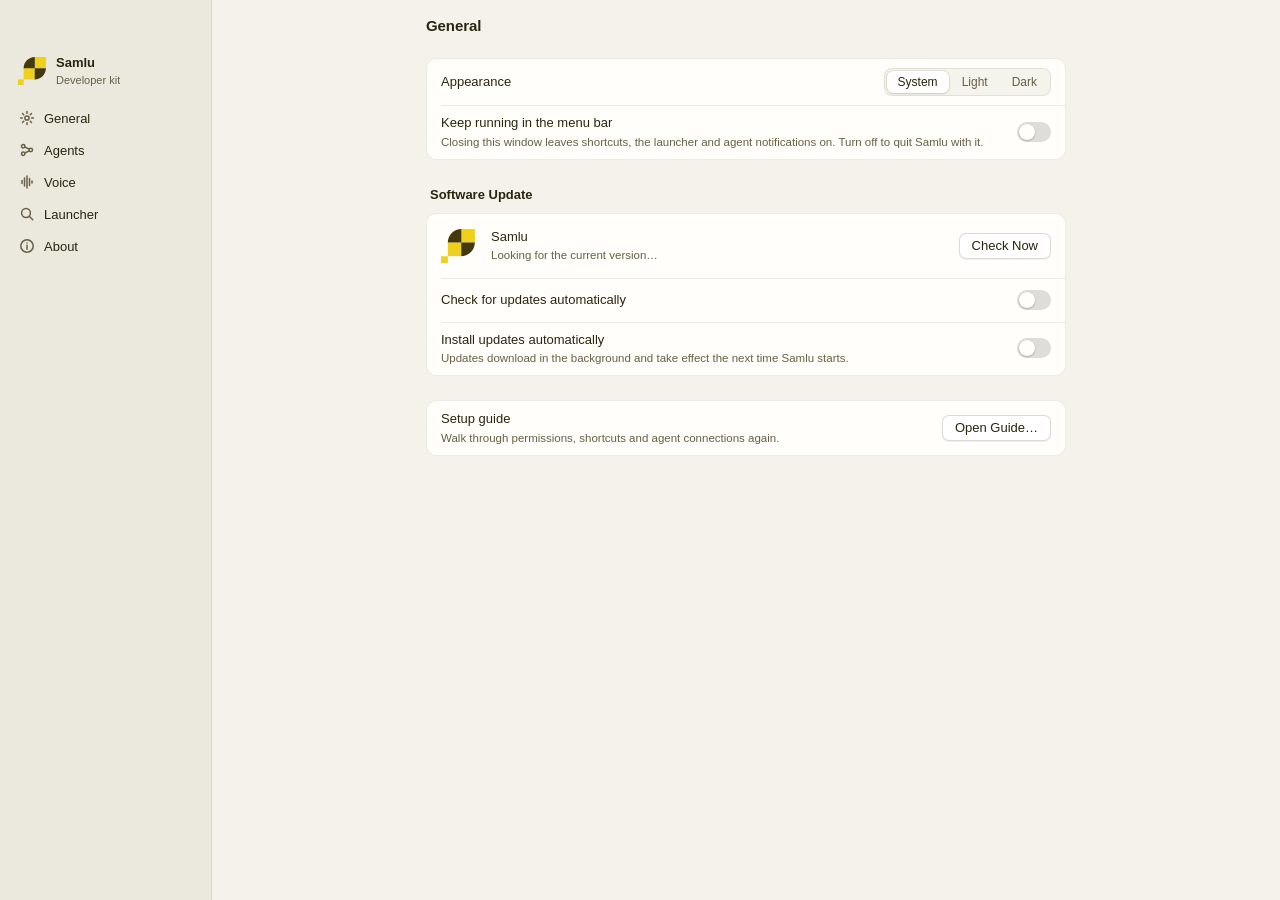
==== public/index.html @ c2800830 "Settings redesign, launcher ranking and motion, self-updates - Settings: standard macOS layout with " ====
<!doctype html>
<html lang="en">
  <head>
    <meta charset="UTF-8" />
    <meta name="viewport" content="width=device-width, initial-scale=1.0" />
    <meta name="color-scheme" content="light dark" />
    <title>Samlu Settings</title>
    <link rel="stylesheet" href="./presence.css" />
    <link rel="stylesheet" href="./settings.css" />
  </head>
  <body class="settings">
    <div class="window">
      <aside class="sidebar">
        <div class="sidebar-drag" data-tauri-drag-region></div>
        <div class="identity">
          <span class="identity-mark" aria-hidden="true">
            <svg viewBox="0 0 240 240">
              <g class="samlu-mark-brand"><rect x="48" y="96" width="96" height="96"/><rect x="143.5" y=".5" width="96" height="96"/><rect y="192.5" width="48.5" height="47.5"/></g>
              <g class="samlu-mark-ink"><path d="M144,0h0v96H48C48,43.02,91.02,0,144,0Z"/><path d="M143,96h96c0,52.98-43.02,96-96,96h0v-96h0Z"/></g>
            </svg>
          </span>
          <span class="identity-text">
            <strong>Samlu</strong>
            <span id="sidebar-version">Developer kit</span>
          </span>
        </div>

        <nav class="nav" aria-label="Settings">
          <button class="nav-item" data-pane="general" type="button">
            <svg viewBox="0 0 16 16" aria-hidden="true"><circle cx="8" cy="8" r="2.1"/><path d="M8 1.6v1.7M8 12.7v1.7M3.5 3.5l1.2 1.2M11.3 11.3l1.2 1.2M1.6 8h1.7M12.7 8h1.7M3.5 12.5l1.2-1.2M11.3 4.7l1.2-1.2"/></svg>
            <span>General</span>
            <span class="nav-dot" id="update-dot" hidden aria-label="Update available"></span>
          </button>
          <button class="nav-item" data-pane="agents" type="button">
            <svg viewBox="0 0 16 16" aria-hidden="true"><circle cx="4.2" cy="4.2" r="1.7"/><circle cx="11.8" cy="8" r="1.7"/><circle cx="4.2" cy="11.8" r="1.7"/><path d="m5.8 5 4.4 2.2M5.8 11l4.4-2.2"/></svg>
            <span>Agents</span>
          </button>
          <button class="nav-item" data-pane="voice" type="button">
            <svg viewBox="0 0 16 16" aria-hidden="true"><path d="M3 9.5v-3M5.5 12V4M8 14V2M10.5 11.5v-7M13 9V7"/></svg>
            <span>Voice</span>
          </button>
          <button class="nav-item" data-pane="launcher" type="button">
            <svg viewBox="0 0 16 16" aria-hidden="true"><circle cx="7" cy="7" r="4.4"/><path d="m10.3 10.3 3.4 3.4"/></svg>
            <span>Launcher</span>
          </button>
          <button class="nav-item" data-pane="about" type="button">
            <svg viewBox="0 0 16 16" aria-hidden="true"><circle cx="8" cy="8" r="6.2"/><path d="M8 7.2v4M8 4.9h.01"/></svg>
            <span>About</span>
          </button>
        </nav>
      </aside>

      <main class="main">
        <header class="toolbar" data-tauri-drag-region>
          <h1 class="toolbar-title" id="pane-title">General</h1>
        </header>

        <div class="scroller" id="scroller">
          <!-- ======================================================== General -->
          <section class="pane" id="pane-general" data-title="General" aria-labelledby="pane-title">
            <section class="group">
              <div class="group-box">
                <div class="row">
                  <span class="row-text"><span class="row-label">Appearance</span></span>
                  <span class="row-control">
                    <select id="appearance" data-variant="segmented" aria-label="Appearance">
                      <option value="system">System</option>
                      <option value="light">Light</option>
                      <option value="dark">Dark</option>
                    </select>
                  </span>
                </div>
                <label class="row">
                  <span class="row-text">
                    <span class="row-label">Keep running in the menu bar</span>
                    <span class="row-detail">Closing this window leaves shortcuts, the launcher and agent notifications on. Turn off to quit Samlu with it.</span>
                  </span>
                  <input id="keep-running" class="switch" type="checkbox" role="switch" />
                </label>
              </div>
            </section>

            <section class="group" aria-labelledby="updates-title">
              <div class="group-head">
                <h2 id="updates-title">Software Update</h2>
                <span class="saved" id="updates-saved" aria-live="polite"></span>
              </div>
              <div class="group-box">
                <div class="row update" id="update-row" data-status="idle">
                  <span class="update-mark" aria-hidden="true">
                    <svg viewBox="0 0 240 240">
                      <g class="samlu-mark-brand"><rect x="48" y="96" width="96" height="96"/><rect x="143.5" y=".5" width="96" height="96"/><rect y="192.5" width="48.5" height="47.5"/></g>
                      <g class="samlu-mark-ink"><path d="M144,0h0v96H48C48,43.02,91.02,0,144,0Z"/><path d="M143,96h96c0,52.98-43.02,96-96,96h0v-96h0Z"/></g>
                    </svg>
                  </span>
                  <span class="row-text">
                    <span class="row-label" id="update-headline">Samlu</span>
                    <span class="row-detail" id="update-detail" aria-live="polite">Looking for the current version…</span>
                    <span class="progress" id="update-progress" hidden><span class="progress-fill" id="update-progress-fill"></span></span>
                  </span>
                  <span class="row-control">
                    <button class="button" id="update-action" type="button">Check Now</button>
                  </span>
                </div>
                <div class="row notes" id="update-notes" hidden>
                  <span class="row-text">
                    <span class="row-label" id="update-notes-title">What’s new</span>
                    <span class="notes-text" id="update-notes-text"></span>
                  </span>
                </div>
                <label class="row">
                  <span class="row-text"><span class="row-label">Check for updates automatically</span></span>
                  <input id="update-auto-check" class="switch" type="checkbox" role="switch" />
                </label>
                <label class="row">
                  <span class="row-text">
                    <span class="row-label">Install updates automatically</span>
                    <span class="row-detail">Updates download in the background and take effect the next time Samlu starts.</span>
                  </span>
                  <input id="update-auto-install" class="switch" type="checkbox" role="switch" />
                </label>
              </div>
              <p class="group-note" id="update-note" hidden></p>
            </section>

            <section class="group">
              <div class="group-box">
                <div class="row">
                  <span class="row-text">
                    <span class="row-label">Setup guide</span>
                    <span class="row-detail">Walk through permissions, shortcuts and agent connections again.</span>
                  </span>
                  <span class="row-control"><button class="button" id="open-setup-guide" type="button">Open Guide…</button></span>
                </div>
              </div>
            </section>
          </section>

          <!-- ========================================================= Agents -->
          <section class="pane" id="pane-agents" data-title="Agents" aria-labelledby="pane-title" hidden>
            <section class="group" aria-labelledby="connections-title">
              <div class="group-head">
                <h2 id="connections-title">Connections</h2>
                <span class="listener" id="listener-status" data-state="checking">
                  <span class="status-dot" aria-hidden="true"></span>
                  <span id="listener-text">Checking listener…</span>
                </span>
              </div>
              <div class="group-box" id="agent-integrations" aria-live="polite">
                <div class="row empty-row">Checking agent integrations…</div>
              </div>
              <p class="group-note">Samlu merges its hooks into each tool’s own configuration and keeps a backup of the original.</p>
            </section>

            <section class="group" id="agent-preview" hidden>
              <div class="group-head">
                <h2 id="agent-preview-title">Configuration preview</h2>
                <button class="button small" id="close-agent-preview" type="button">Done</button>
              </div>
              <pre class="code" id="agent-preview-code"></pre>
            </section>

            <section class="group" aria-labelledby="notifications-title">
              <div class="group-head">
                <h2 id="notifications-title">Notifications</h2>
                <span class="saved" id="notifications-saved" aria-live="polite"></span>
              </div>
              <div class="group-box">
                <div class="row">
                  <span class="row-text">
                    <span class="row-label">Show agent updates in</span>
                    <span class="row-detail">Notification Center keeps a record either way.</span>
                  </span>
                  <span class="row-control">
                    <select id="agent-delivery" data-variant="segmented" aria-label="Show agent updates in">
                      <option value="island">Samlu Island</option>
                      <option value="system">Notification Center</option>
                    </select>
                  </span>
                </div>
                <label class="row">
                  <span class="row-text">
                    <span class="row-label">Needs your input</span>
                    <span class="row-detail">Permission requests, questions and blocked agents.</span>
                  </span>
                  <input id="notify-needs-input" class="switch" type="checkbox" role="switch" />
                </label>
                <label class="row">
                  <span class="row-text">
                    <span class="row-label">Task completed</span>
                    <span class="row-detail">When Claude Code or Codex reports a finished task.</span>
                  </span>
                  <input id="notify-task-completed" class="switch" type="checkbox" role="switch" />
                </label>
                <label class="row">
                  <span class="row-text">
                    <span class="row-label">Every finished turn</span>
                    <span class="row-detail">Noisier. For tools that do not report finished tasks.</span>
                  </span>
                  <input id="notify-turn-finished" class="switch" type="checkbox" role="switch" />
                </label>
                <label class="row">
                  <span class="row-text">
                    <span class="row-label">Include a summary</span>
                    <span class="row-detail">A short description of the result in each notification.</span>
                  </span>
                  <input id="include-agent-summary" class="switch" type="checkbox" role="switch" />
                </label>
                <div class="row">
                  <span class="row-text">
                    <span class="row-label">Quiet period for turns</span>
                    <span class="row-detail">Finished-turn alerts from one session wait at least this long between each other.</span>
                  </span>
                  <span class="row-control">
                    <span class="number-field">
                      <input id="notification-debounce" type="number" min="3" max="300" step="1" inputmode="numeric" aria-label="Quiet period in seconds" />
                      <span>sec</span>
                    </span>
                  </span>
                </div>
                <div class="row">
                  <span class="row-text">
                    <span class="row-label">Test notification</span>
                    <span class="row-detail">Sends a sample update the way you have set things up.</span>
                  </span>
                  <span class="row-control"><button class="button" id="test-agent-notification" type="button">Send Test</button></span>
                </div>
              </div>
            </section>

            <section class="group" aria-labelledby="activity-title">
              <div class="group-head">
                <h2 id="activity-title">Recent Activity</h2>
                <button class="text-button" id="clear-activity" type="button">Clear…</button>
              </div>
              <div class="group-box activity" id="activity-list">
                <div class="row empty-row">No agent activity yet.</div>
              </div>
              <p class="group-note">Kept only on this Mac.</p>
            </section>
          </section>

          <!-- ========================================================== Voice -->
          <section class="pane" id="pane-voice" data-title="Voice" aria-labelledby="pane-title" hidden>
            <section class="group" aria-labelledby="voice-modes-title">
              <div class="group-head">
                <h2 id="voice-modes-title">Shortcut and Modes</h2>
                <span class="saved" id="voice-modes-saved" aria-live="polite"></span>
              </div>
              <div class="group-box">
                <div class="row">
                  <span class="row-text">
                    <span class="row-label">Dictation shortcut</span>
                    <span class="row-detail">Hold to talk and release to finish, or tap to start and tap again to stop.</span>
                  </span>
                  <span class="row-control">
                    <button class="shortcut" id="voice-hotkey" type="button" aria-label="Dictation shortcut" aria-pressed="false">Not set</button>
                  </span>
                </div>
                <div class="row mode">
                  <span class="row-text">
                    <span class="row-label">Dictate <span class="keys" id="voice-normal-key"></span></span>
                    <span class="row-detail">What you said, as you said it.</span>
                  </span>
                  <span class="row-control">
                    <select id="voice-dictation-delivery" data-variant="segmented" aria-label="When dictation is ready">
                      <option value="instant_insert">Insert</option>
                      <option value="editable_preview">Preview</option>
                      <option value="copy_only">Copy</option>
                    </select>
                  </span>
                </div>
                <div class="row mode">
                  <span class="row-text">
                    <span class="row-label">Summarize <span class="keys" id="voice-summary-key"></span></span>
                    <span class="row-detail">Rambling thoughts become compact notes.</span>
                  </span>
                  <span class="row-control">
                    <select id="voice-summary-delivery" data-variant="segmented" aria-label="When a summary is ready">
                      <option value="instant_insert">Insert</option>
                      <option value="editable_preview">Preview</option>
                      <option value="copy_only">Copy</option>
                    </select>
                  </span>
                </div>
                <div class="row mode">
                  <span class="row-text">
                    <span class="row-label">Prompt <span class="keys" id="voice-prompt-key"></span></span>
                    <span class="row-detail">A detailed brief for Claude Code or Codex.</span>
                  </span>
                  <span class="row-control">
                    <select id="voice-prompt-delivery" data-variant="segmented" aria-label="When a prompt is ready">
                      <option value="instant_insert">Insert</option>
                      <option value="editable_preview">Preview</option>
                      <option value="copy_only">Copy</option>
                    </select>
                  </span>
                </div>
                <label class="row">
                  <span class="row-text">
                    <span class="row-label">Interface sounds</span>
                    <span class="row-detail">Quiet cues when recording starts, finishes or fails.</span>
                  </span>
                  <input id="voice-interface-sounds" class="switch" type="checkbox" role="switch" />
                </label>
              </div>
              <p class="group-note">Insert types the result where you were, Preview lets you edit it first, and Copy leaves it on the clipboard.</p>
            </section>

            <section class="group" aria-labelledby="voice-permissions-title">
              <div class="group-head"><h2 id="voice-permissions-title">Permissions</h2></div>
              <div class="group-box">
                <div class="row">
                  <span class="row-text">
                    <span class="row-label">Microphone</span>
                    <span class="row-detail" id="voice-microphone-help">Needed to record dictation.</span>
                  </span>
                  <span class="row-control">
                    <span class="pill" id="voice-microphone-status" aria-live="polite">Checking</span>
                    <button class="button" id="open-voice-microphone" type="button">Allow…</button>
                  </span>
                </div>
                <div class="row">
                  <span class="row-text">
                    <span class="row-label">Accessibility</span>
                    <span class="row-detail" id="voice-accessibility-help">Lets Samlu type the result into the field where you started.</span>
                  </span>
                  <span class="row-control">
                    <span class="pill" id="voice-accessibility-status" aria-live="polite">Checking</span>
                    <button class="button" id="open-voice-accessibility" type="button">Allow…</button>
                  </span>
                </div>
              </div>
            </section>

            <section class="group" aria-labelledby="voice-engine-title">
              <div class="group-head">
                <h2 id="voice-engine-title">Speech Recognition</h2>
                <span class="saved" id="voice-engine-saved" aria-live="polite"></span>
              </div>
              <div class="group-box">
                <div class="row">
                  <span class="row-text">
                    <span class="row-label">Engine</span>
                    <span class="row-detail" id="voice-engine-detail">Transcribe on this Mac, or with a provider you choose.</span>
                  </span>
                  <span class="row-control">
                    <select id="voice-stt-choice" aria-label="Speech engine">
                      <optgroup label="On this Mac">
                        <option value="whisper_cpp">Whisper</option>
                        <option value="apple" id="voice-apple-option">Apple</option>
                      </optgroup>
                      <optgroup label="Cloud">
                        <option value="groq">Groq</option>
                        <option value="openai">OpenAI</option>
                        <option value="deepgram">Deepgram</option>
                        <option value="elevenlabs">ElevenLabs</option>
                        <option value="custom">OpenAI-compatible URL</option>
                      </optgroup>
                    </select>
                  </span>
                </div>
                <div class="row">
                  <span class="row-text">
                    <span class="row-label">Language</span>
                    <span class="row-detail" id="voice-language-note" hidden></span>
                  </span>
                  <span class="row-control">
                    <select id="voice-language" aria-label="Language">
                      <option value="auto">Detect automatically</option>
                      <option value="en">English</option>
                      <option value="es">Spanish</option>
                      <option value="fr">French</option>
                      <option value="de">German</option>
                      <option value="it">Italian</option>
                      <option value="pt">Portuguese</option>
                      <option value="nl">Dutch</option>
                      <option value="hi">Hindi</option>
                      <option value="ne">Nepali</option>
                      <option value="ja">Japanese</option>
                      <option value="ko">Korean</option>
                      <option value="zh">Chinese</option>
                      <option value="ru">Russian</option>
                      <option value="ar">Arabic</option>
                    </select>
                  </span>
                </div>
                <div class="row" id="voice-stt-base-url-row" hidden>
                  <span class="row-text"><span class="row-label">API base URL</span></span>
                  <span class="row-control wide">
                    <input id="voice-stt-base-url" class="field" type="url" spellcheck="false" placeholder="https://api.provider.com/v1" aria-label="Speech API base URL" />
                  </span>
                </div>
                <div class="row" id="voice-cloud-model-row" hidden>
                  <span class="row-text"><span class="row-label">Model</span></span>
                  <span class="row-control wide">
                    <input id="voice-stt-model" class="field" type="text" spellcheck="false" aria-label="Speech model" />
                  </span>
                </div>
                <div class="row" id="voice-cloud-key-row" hidden>
                  <span class="row-text">
                    <span class="row-label">API key</span>
                    <span class="row-detail">Stored in your macOS Keychain.</span>
                  </span>
                  <span class="row-control wide">
                    <span class="pill" id="voice-stt-key-status">Checking</span>
                    <input id="voice-stt-api-key" class="field" type="password" autocomplete="off" spellcheck="false" placeholder="Paste a new key" aria-label="Speech API key" />
                    <button class="button" id="save-voice-stt-key" type="button">Save</button>
                  </span>
                </div>
                <div class="row" id="voice-apple-row" hidden>
                  <span class="row-text">
                    <span class="row-label">Language assets</span>
                    <span class="row-detail" id="voice-apple-help">macOS downloads speech assets once per language.</span>
                  </span>
                  <span class="row-control"><button class="button" id="voice-apple-install" type="button">Install</button></span>
                </div>
              </div>

              <div class="subgroup" id="voice-whisper-fields" hidden>
                <div class="subgroup-head">
                  <h3>Whisper models</h3>
                  <span class="subgroup-actions">
                    <button class="text-button" id="voice-add-model" type="button">Add Model File…</button>
                    <button class="text-button" id="voice-rescan-models" type="button">Rescan</button>
                  </span>
                </div>
                <div class="group-box" id="voice-model-list"></div>
                <div class="subgroup-head"><h3>Download a model</h3></div>
                <div class="group-box" id="voice-model-catalog"></div>
              </div>
            </section>

            <section class="group" aria-labelledby="voice-text-title">
              <div class="group-head">
                <h2 id="voice-text-title">Text Processing</h2>
                <span class="saved" id="voice-text-saved" aria-live="polite"></span>
              </div>
              <div class="group-box">
                <label class="row">
                  <span class="row-text">
                    <span class="row-label">Clean up dictation</span>
                    <span class="row-detail">Removes filler words, fixes punctuation and applies “no, I mean…” corrections. Off inserts exactly what was heard.</span>
                  </span>
                  <input id="voice-cleanup" class="switch" type="checkbox" role="switch" />
                </label>
                <div class="row">
                  <span class="row-text"><span class="row-label">Provider</span></span>
                  <span class="row-control">
                    <select id="voice-transform-provider" aria-label="Text provider">
                      <option value="groq">Groq</option>
                      <option value="openai">OpenAI</option>
                      <option value="ollama">Ollama (this Mac)</option>
                      <option value="lmstudio">LM Studio (this Mac)</option>
                      <option value="custom">OpenAI-compatible URL</option>
                    </select>
                  </span>
                </div>
                <div class="row" id="voice-transform-base-url-row" hidden>
                  <span class="row-text"><span class="row-label">API base URL</span></span>
                  <span class="row-control wide">
                    <input id="voice-transform-base-url" class="field" type="url" spellcheck="false" placeholder="https://api.provider.com/v1" aria-label="Text API base URL" />
                  </span>
                </div>
                <div class="row">
                  <span class="row-text">
                    <span class="row-label">Model</span>
                    <span class="row-detail" id="voice-transform-model-hint" hidden>A model your server lists, for example from <code>ollama list</code>.</span>
                  </span>
                  <span class="row-control wide">
                    <input id="voice-transform-model" class="field" type="text" spellcheck="false" aria-label="Text model" />
                  </span>
                </div>
                <div class="row" id="voice-transform-key-row">
                  <span class="row-text">
                    <span class="row-label">API key</span>
                    <span class="row-detail">Stored in your macOS Keychain.</span>
                  </span>
                  <span class="row-control wide">
                    <span class="pill" id="voice-transform-key-status">Checking</span>
                    <input id="voice-transform-api-key" class="field" type="password" autocomplete="off" spellcheck="false" placeholder="Paste a new key" aria-label="Text API key" />
                    <button class="button" id="save-voice-transform-key" type="button">Save</button>
                  </span>
                </div>
              </div>
              <p class="group-note">Cleanup, summaries and prompts send the transcript text, never audio, to this provider. Ollama and LM Studio keep it on this Mac.</p>
            </section>

            <section class="group" aria-labelledby="voice-vocabulary-title">
              <div class="group-head">
                <h2 id="voice-vocabulary-title">Vocabulary</h2>
                <span class="saved" id="voice-vocabulary-saved" aria-live="polite"></span>
              </div>
              <div class="group-box">
                <textarea id="voice-vocabulary" class="field area" rows="5" spellcheck="false" placeholder="Samlu&#10;Claude Code&#10;Kubernetes" aria-label="Vocabulary"></textarea>
              </div>
              <p class="group-note">Names and terms to spell exactly, one per line.</p>
            </section>

            <section class="group" aria-labelledby="voice-history-title">
              <div class="group-head">
                <h2 id="voice-history-title">History</h2>
                <span class="saved" id="voice-history-saved" aria-live="polite"></span>
              </div>
              <div class="group-box">
                <label class="row">
                  <span class="row-text">
                    <span class="row-label">Keep transcript history</span>
                    <span class="row-detail">The last 200 results, as text. Turning this off deletes it.</span>
                  </span>
                  <input id="voice-keep-history" class="switch" type="checkbox" role="switch" />
                </label>
                <div class="row tools-row">
                  <input id="voice-history-search" class="field search" type="search" placeholder="Search history" spellcheck="false" aria-label="Search history" />
                  <label class="check"><input id="voice-history-raw" type="checkbox" /> Original wording</label>
                  <button class="text-button danger" id="clear-voice-history" type="button">Clear…</button>
                </div>
                <div class="history" id="voice-history-list" aria-live="polite"></div>
              </div>
              <p class="group-note">Stored only on this Mac. Audio is never kept.</p>
            </section>
          </section>

          <!-- ======================================================= Launcher -->
          <section class="pane" id="pane-launcher" data-title="Launcher" aria-labelledby="pane-title" hidden>
            <section class="group" aria-labelledby="launcher-shortcut-title">
              <div class="group-head">
                <h2 id="launcher-shortcut-title">Shortcut</h2>
                <span class="saved" id="launcher-saved" aria-live="polite"></span>
              </div>
              <div class="group-box">
                <div class="row">
                  <span class="row-text">
                    <span class="row-label">Launcher shortcut</span>
                    <span class="row-detail">Apps, projects, files, and Samlu’s own tools.</span>
                  </span>
                  <span class="row-control">
                    <button class="shortcut" id="launcher-hotkey" type="button" aria-label="Launcher shortcut" aria-pressed="false">Not set</button>
                  </span>
                </div>
                <div class="row">
                  <span class="row-text"><span class="row-label">Try it now</span></span>
                  <span class="row-control"><button class="button" id="open-launcher" type="button">Open Launcher</button></span>
                </div>
              </div>
            </section>

            <section class="group" aria-labelledby="launcher-tools-title">
              <div class="group-head"><h2 id="launcher-tools-title">Search Tools</h2></div>
              <div class="group-box tools">
                <div class="row tool"><kbd>=</kbd><span class="row-label">Calculator</span><code>= 12 * (8 + 2)</code></div>
                <div class="row tool"><kbd>;</kbd><span class="row-label">Snippets</span><code>; deploy</code></div>
                <div class="row tool"><kbd>@</kbd><span class="row-label">Clipboard history</span><code>@ token</code></div>
                <div class="row tool"><kbd>&gt;</kbd><span class="row-label">Commands</span><code>&gt; color</code></div>
                <div class="row tool"><kbd>⌘↩</kbd><span class="row-label">Show in Finder</span><code>apps, files, projects</code></div>
              </div>
            </section>

            <section class="group" aria-labelledby="launcher-clipboard-title">
              <div class="group-head"><h2 id="launcher-clipboard-title">Clipboard History</h2></div>
              <div class="group-box">
                <label class="row">
                  <span class="row-text">
                    <span class="row-label">Keep clipboard history</span>
                    <span class="row-detail">The last 40 text clips, on this Mac only. Search them with @ in the launcher.</span>
                  </span>
                  <input id="clipboard-history-enabled" class="switch" type="checkbox" role="switch" />
                </label>
                <div class="row">
                  <span class="row-text"><span class="row-label">Stored clips</span></span>
                  <span class="row-control"><button class="button danger" id="clear-clipboard" type="button">Clear History…</button></span>
                </div>
              </div>
            </section>

            <section class="group" aria-labelledby="launcher-projects-title">
              <div class="group-head">
                <h2 id="launcher-projects-title">Projects</h2>
                <span class="pill" id="project-count">Checking</span>
              </div>
              <div class="group-box">
                <div class="list-label">Indexed folders</div>
                <div id="project-root-list"></div>
                <div class="list-label">Excluded folders</div>
                <div id="project-exclusion-list"></div>
                <div class="row actions">
                  <button class="button" id="add-project-root" type="button">Add Folder…</button>
                  <button class="button" id="add-project-exclusion" type="button">Exclude Folder…</button>
                  <span class="spacer"></span>
                  <button class="button" id="reindex-projects" type="button">Reindex</button>
                </div>
              </div>
              <p class="group-note">Folders are searched for Git repositories two levels deep. Reindex after adding projects.</p>
            </section>

            <section class="group" aria-labelledby="launcher-snippets-title">
              <div class="group-head">
                <h2 id="launcher-snippets-title">Snippets</h2>
                <button class="text-button" id="new-snippet" type="button">New Snippet</button>
              </div>
              <div class="group-box snippets">
                <div class="snippet-list" id="snippet-list"></div>
                <div class="snippet-empty" id="snippet-empty">Select a snippet to edit it, or create a new one.</div>
                <form class="snippet-editor" id="snippet-form" hidden>
                  <input id="snippet-id" type="hidden" />
                  <label class="stacked"><span>Title</span><input id="snippet-title" class="field" required type="text" /></label>
                  <label class="stacked"><span>Keyword</span><input id="snippet-keyword" class="field" type="text" placeholder="deploy" /></label>
                  <label class="stacked grow"><span>Content</span><textarea id="snippet-content" class="field area" required rows="6"></textarea></label>
                  <div class="editor-actions">
                    <button class="button danger" id="delete-snippet" type="button">Delete…</button>
                    <span class="spacer"></span>
                    <button class="button primary" type="submit">Save Snippet</button>
                  </div>
                </form>
              </div>
              <p class="group-note">Type ; and a keyword in the launcher, then Return to copy the snippet.</p>
            </section>
          </section>

          <!-- ========================================================== About -->
          <section class="pane" id="pane-about" data-title="About" aria-labelledby="pane-title" hidden>
            <div class="about">
              <span class="about-mark" aria-hidden="true">
                <svg viewBox="0 0 240 240">
                  <g class="samlu-mark-brand"><rect x="48" y="96" width="96" height="96"/><rect x="143.5" y=".5" width="96" height="96"/><rect y="192.5" width="48.5" height="47.5"/></g>
                  <g class="samlu-mark-ink"><path d="M144,0h0v96H48C48,43.02,91.02,0,144,0Z"/><path d="M143,96h96c0,52.98-43.02,96-96,96h0v-96h0Z"/></g>
                </svg>
              </span>
              <h2>Samlu</h2>
              <p class="about-version" id="about-version">Version</p>
              <p class="about-tagline">Speak an instruction, find any tool, and leave an agent running.</p>
              <div class="about-actions">
                <button class="button" id="about-check-updates" type="button">Check for Updates…</button>
                <button class="button" type="button" data-link="releases">Release Notes</button>
              </div>
            </div>

            <section class="group">
              <div class="group-box">
                <button class="row link" type="button" data-link="repository">
                  <span class="row-text"><span class="row-label">Source code</span><span class="row-detail">github.com/samreshan/samlu</span></span>
                  <svg viewBox="0 0 16 16" aria-hidden="true"><path d="M6 4h6v6M12 4l-7.5 7.5"/></svg>
                </button>
                <button class="row link" type="button" data-link="issues">
                  <span class="row-text"><span class="row-label">Report an issue</span><span class="row-detail">Bugs and ideas on GitHub</span></span>
                  <svg viewBox="0 0 16 16" aria-hidden="true"><path d="M6 4h6v6M12 4l-7.5 7.5"/></svg>
                </button>
              </div>
            </section>

            <section class="group" aria-labelledby="privacy-title">
              <div class="group-head"><h2 id="privacy-title">Privacy</h2></div>
              <div class="group-box prose">
                <p>Agent activity, snippets, launcher history and optional clipboard history stay on this Mac. API keys are kept in your macOS Keychain.</p>
                <p>With Whisper or Apple speech, audio never leaves this Mac. With a cloud engine, audio goes only to the provider you chose. Transcripts are kept as text, and audio is never stored.</p>
                <p>Update checks read a release file from GitHub. Updates are verified against Samlu’s signing key before they are installed.</p>
              </div>
            </section>

            <p class="legal">Samlu for macOS · Apache License 2.0</p>
          </section>
        </div>
      </main>
    </div>

    <div class="toast" id="toast" role="status" aria-live="polite"></div>
    <script src="./samlu-select.js"></script>
    <script src="./settings.js"></script>
  </body>
</html>
---- public/presence.css ----
:root {
  color-scheme: light dark;
  --samlu-font: -apple-system, BlinkMacSystemFont, "SF Pro Text", "Helvetica Neue", sans-serif;
  --samlu-display: -apple-system, BlinkMacSystemFont, "SF Pro Display", "Helvetica Neue", sans-serif;
  --samlu-mono: "SFMono-Regular", "SF Mono", Menlo, Monaco, monospace;

  --canvas: #f5f2e8;
  --canvas-deep: #ebe6d7;
  --surface: rgba(255, 253, 246, 0.78);
  --surface-raised: rgba(255, 254, 249, 0.94);
  --surface-solid: #fffdf7;
  --surface-muted: rgba(68, 57, 12, 0.055);
  --sidebar: rgba(239, 234, 218, 0.82);

  --ink: #29250f;
  --ink-secondary: #676044;
  /* Darkened from #8a8265: this lands on small (<=12px) labels and hints,
   * where the old value sat at ~3.4:1 against --canvas. Now ~4.6:1. */
  --ink-muted: #736d55;
  --ink-on-accent: #2b2505;

  --brand: #efd01d;
  --brand-hover: #dfbe09;
  --brand-pressed: #c9a900;
  --brand-soft: rgba(239, 208, 29, 0.18);
  --brand-faint: rgba(239, 208, 29, 0.09);
  --brand-ink: #44390c;

  --line: rgba(68, 57, 12, 0.11);
  --line-strong: rgba(68, 57, 12, 0.19);
  --line-highlight: rgba(255, 255, 255, 0.72);

  --success: #397454;
  --success-soft: rgba(57, 116, 84, 0.12);
  --warning: #9a621b;
  --warning-soft: rgba(154, 98, 27, 0.12);
  --danger: #a94339;
  --danger-soft: rgba(169, 67, 57, 0.12);

  --shadow-float:
    0 1px 0 rgba(255, 255, 255, 0.72) inset,
    0 18px 56px rgba(61, 48, 4, 0.18),
    0 4px 14px rgba(61, 48, 4, 0.08);
  --shadow-panel: 0 16px 42px rgba(61, 48, 4, 0.1);
  /* Resting cards and the selected segment: a highlight edge, barely lifted. */
  --shadow-soft: 0 1px 0 rgba(255, 255, 255, 0.7) inset, 0 1px 2px rgba(61, 48, 4, 0.06);
  --focus-ring: 0 0 0 3px rgba(239, 208, 29, 0.3);

  --radius-xs: 6px;
  --radius-sm: 9px;
  --radius-md: 13px;
  --radius-lg: 18px;
  --radius-float: 22px;

  /* Entrances and exits both ease out: whatever the direction, the surface
   * answers on the very first frame and settles at the end. An ease-in exit
   * spends its opening frames barely moving, which reads as lag. */
  --ease-out: cubic-bezier(0.16, 1, 0.3, 1);
  --ease-standard: cubic-bezier(0.2, 0, 0, 1);
  /* Springs, sampled from real spring physics where `linear()` is supported
   * (see the @supports block below). These are the fallbacks. --ease-spring
   * (response 0.34s, damping 0.86) is for things arriving; --ease-smooth
   * (0.26s, 0.92, no visible overshoot) for sizes and positions changing in
   * place. */
  --ease-spring: cubic-bezier(0.2, 0.9, 0.25, 1);
  --ease-smooth: cubic-bezier(0.25, 0.85, 0.25, 1);
  --duration-instant: 90ms;
  --duration-fast: 150ms;
  --duration-state: 220ms;
  /* Leaving is quicker than arriving — you have already read the thing. */
  --duration-exit: 160ms;
}

@supports (transition-timing-function: linear(0, 1)) {
  :root {
    --ease-spring: linear(0, 0.0012 0.6%, 0.0103 1.9%, 0.035 3.6%, 0.0798 5.7%, 0.1457 8.1%, 0.2304 10.9%, 0.3288 13.9%, 0.4343 17.2%, 0.5403 20.8%, 0.6406 24.6%, 0.7306 28.7%, 0.8073 33%, 0.8694 37.5%, 0.9172 42.2%, 0.9519 47.1%, 0.9756 52.3%, 0.9906 57.6%, 0.9993 63.1%, 1.0035 68.8%, 1.0049 74.7%, 1.0048 80.8%, 1.004 87%, 1.003 93.4%, 1);
    --ease-smooth: linear(0, 0.0013 0.8%, 0.0114 2.5%, 0.0382 4.8%, 0.0861 7.6%, 0.1555 10.9%, 0.2429 14.6%, 0.3425 18.6%, 0.4473 23.1%, 0.5507 27.9%, 0.6469 33%, 0.732 38.4%, 0.8038 44.2%, 0.8617 50.2%, 0.9064 56.5%, 0.9395 63.1%, 0.9628 70%, 0.9785 77.1%, 0.9885 84.5%, 0.9946 92.1%, 1);
  }
}

/* The mark keeps its own olive and yellow in every theme. It is never
 * recoloured or inverted for dark surfaces. */
.samlu-mark-brand {
  fill: #efd01d;
}

.samlu-mark-ink {
  fill: #44390c;
}

/* The dark palette is written twice on purpose: once for the explicit
 * "Dark" preference and once for "System". Plain CSS cannot alias a
 * declaration block across a media query, and there is no build step here,
 * so the two lists below MUST be edited together. The only token that is
 * deliberately absent from the media copy is --ink-on-accent, which holds the
 * same value in both themes. */
:root[data-theme="dark"] {
  color-scheme: dark;
  --canvas: #15140f;
  --canvas-deep: #0e0d0a;
  --surface: rgba(37, 35, 26, 0.82);
  --surface-raised: rgba(43, 41, 31, 0.94);
  --surface-solid: #28261d;
  --surface-muted: rgba(255, 248, 219, 0.055);
  --sidebar: rgba(28, 27, 20, 0.88);

  --ink: #f7f2df;
  --ink-secondary: #c2baa0;
  --ink-muted: #918a73;
  --ink-on-accent: #2b2505;

  --brand: #f1d326;
  --brand-hover: #f6da36;
  --brand-pressed: #d9ba12;
  --brand-soft: rgba(241, 211, 38, 0.17);
  --brand-faint: rgba(241, 211, 38, 0.085);
  --brand-ink: #f1d326;

  --line: rgba(255, 248, 219, 0.09);
  --line-strong: rgba(255, 248, 219, 0.16);
  --line-highlight: rgba(255, 255, 255, 0.09);

  --success: #75b38e;
  --success-soft: rgba(117, 179, 142, 0.13);
  --warning: #d5a45f;
  --warning-soft: rgba(213, 164, 95, 0.13);
  --danger: #df8178;
  --danger-soft: rgba(223, 129, 120, 0.13);

  --shadow-float:
    0 1px 0 rgba(255, 255, 255, 0.08) inset,
    0 22px 64px rgba(0, 0, 0, 0.42),
    0 5px 18px rgba(0, 0, 0, 0.24);
  --shadow-panel: 0 18px 48px rgba(0, 0, 0, 0.24);
  --shadow-soft: 0 1px 0 rgba(255, 255, 255, 0.05) inset, 0 1px 2px rgba(0, 0, 0, 0.3);
  --focus-ring: 0 0 0 3px rgba(241, 211, 38, 0.24);
}

@media (prefers-color-scheme: dark) {
  :root:not([data-theme="light"]) {
    color-scheme: dark;
    --canvas: #15140f;
    --canvas-deep: #0e0d0a;
    --surface: rgba(37, 35, 26, 0.82);
    --surface-raised: rgba(43, 41, 31, 0.94);
    --surface-solid: #28261d;
    --surface-muted: rgba(255, 248, 219, 0.055);
    --sidebar: rgba(28, 27, 20, 0.88);
    --ink: #f7f2df;
    --ink-secondary: #c2baa0;
    --ink-muted: #918a73;
    --brand: #f1d326;
    --brand-hover: #f6da36;
    --brand-pressed: #d9ba12;
    --brand-soft: rgba(241, 211, 38, 0.17);
    --brand-faint: rgba(241, 211, 38, 0.085);
    --brand-ink: #f1d326;
    --line: rgba(255, 248, 219, 0.09);
    --line-strong: rgba(255, 248, 219, 0.16);
    --line-highlight: rgba(255, 255, 255, 0.09);
    --success: #75b38e;
    --success-soft: rgba(117, 179, 142, 0.13);
    --warning: #d5a45f;
    --warning-soft: rgba(213, 164, 95, 0.13);
    --danger: #df8178;
    --danger-soft: rgba(223, 129, 120, 0.13);
    --shadow-float:
      0 1px 0 rgba(255, 255, 255, 0.08) inset,
      0 22px 64px rgba(0, 0, 0, 0.42),
      0 5px 18px rgba(0, 0, 0, 0.24);
    --shadow-panel: 0 18px 48px rgba(0, 0, 0, 0.24);
    --shadow-soft: 0 1px 0 rgba(255, 255, 255, 0.05) inset, 0 1px 2px rgba(0, 0, 0, 0.3);
    --focus-ring: 0 0 0 3px rgba(241, 211, 38, 0.24);
  }
}

* {
  box-sizing: border-box;
}

button,
input,
select,
textarea {
  font: inherit;
}

button {
  color: inherit;
}

:focus-visible {
  outline: none;
  box-shadow: var(--focus-ring);
}

/* Shared entrance/exit for every floating surface. Surfaces tag the element
 * that owns the transition with data-motion="surface" and their own CSS
 * defines how it arrives; setting data-leaving="true" plays the exit. Keeping
 * the contract here means the reduced-motion substitution below is written
 * once instead of per window. */
@keyframes samlu-fade-in {
  from { opacity: 0; }
  to { opacity: 1; }
}

@keyframes samlu-fade-out {
  from { opacity: 1; }
  to { opacity: 0; }
}

/* --------------------------------------------------------- breath bead
 * Samlu's one bit of character on presence surfaces: a yellow bead with a
 * halo that breathes outward. The voice capsule, the console's listening
 * status and its capsule illustration all use this, so it reads as the same
 * thing wherever it appears. Set --bead-size to scale it. */
.samlu-bead {
  --bead-size: 9px;
  position: relative;
  width: calc(var(--bead-size) + 5px);
  height: calc(var(--bead-size) + 5px);
  flex: 0 0 auto;
  display: grid;
  place-items: center;
}

.samlu-bead::before,
.samlu-bead::after {
  content: "";
  grid-area: 1 / 1;
  width: var(--bead-size);
  height: var(--bead-size);
  border-radius: 50%;
  background: var(--brand);
}

.samlu-bead::before {
  animation: samlu-halo 1.8s var(--ease-out) infinite;
}

.samlu-bead::after {
  box-shadow: 0 0 0 1px var(--brand-pressed) inset;
}

/* Resting rather than listening: no halo, a slow breath instead. */
.samlu-bead[data-resting="true"]::before {
  animation: none;
  opacity: 0;
}

.samlu-bead[data-resting="true"]::after {
  animation: samlu-breathe 1.6s ease-in-out infinite;
}

@keyframes samlu-halo {
  0% { transform: scale(1); opacity: 0.5; }
  70%, 100% { transform: scale(2.3); opacity: 0; }
}

@keyframes samlu-breathe {
  0%, 100% { transform: scale(1); }
  50% { transform: scale(0.82); }
}

/* Keycap: shortcuts in the console, the preview footer and onboarding. */
.samlu-kbd {
  min-width: 22px;
  height: 22px;
  padding: 0 6px;
  display: inline-grid;
  place-items: center;
  border: 1px solid var(--line-strong);
  border-radius: 6px;
  background: var(--surface-solid);
  box-shadow: 0 1px 0 var(--line-strong);
  color: var(--ink);
  font: 500 11.5px/1 var(--samlu-font);
}

/* ------------------------------------------------------------ dropdowns
 * Drawn by samlu-select.js over every <select>. The native element stays for
 * its value and events but is never shown. */
.samlu-native {
  position: absolute !important;
  width: 1px !important;
  height: 1px !important;
  margin: -1px !important;
  padding: 0 !important;
  overflow: hidden !important;
  clip: rect(0 0 0 0) !important;
  border: 0 !important;
  opacity: 0 !important;
  pointer-events: none !important;
}

.samlu-select {
  min-width: 9.5rem;
  height: 34px;
  padding: 0 10px 0 13px;
  display: inline-flex;
  align-items: center;
  justify-content: space-between;
  gap: 10px;
  border: 1px solid var(--line-strong);
  border-radius: 999px;
  color: var(--ink);
  background: var(--surface-solid);
  box-shadow: var(--shadow-soft);
  font: 500 12.5px/1 var(--samlu-font);
  text-align: left;
  cursor: pointer;
  transition:
    border-color var(--duration-fast) ease,
    background var(--duration-fast) ease,
    box-shadow var(--duration-fast) ease,
    transform var(--duration-instant) ease;
}

.samlu-select-value {
  min-width: 0;
  overflow: hidden;
  text-overflow: ellipsis;
  white-space: nowrap;
}

.samlu-select svg {
  width: 12px;
  height: 12px;
  flex: 0 0 auto;
  fill: none;
  stroke: var(--ink-secondary);
  stroke-width: 1.6;
  stroke-linecap: round;
  stroke-linejoin: round;
}

.samlu-select[data-open="true"] {
  border-color: var(--brand);
  box-shadow: var(--focus-ring);
}

.samlu-select:active {
  transform: scale(0.98);
}

.samlu-select:disabled {
  opacity: 0.55;
  cursor: default;
}

.samlu-select-menu {
  position: fixed;
  z-index: 50;
  max-width: min(360px, calc(100vw - 16px));
  padding: 5px;
  overflow-y: auto;
  border: 1px solid var(--line);
  border-radius: 14px;
  background: var(--surface-raised);
  box-shadow: var(--shadow-float);
  backdrop-filter: blur(24px) saturate(1.2);
  -webkit-backdrop-filter: blur(24px) saturate(1.2);
  outline: none;
  transform-origin: top center;
  animation: samlu-menu-in var(--duration-fast) var(--ease-out) both;
}

.samlu-select-menu[data-side="top"] {
  transform-origin: bottom center;
}

.samlu-select-menu[data-leaving="true"] {
  animation: samlu-menu-out 120ms var(--ease-out) both;
}

.samlu-select-heading {
  padding: 9px 10px 4px 32px;
  color: var(--ink-muted);
  font-size: 11px;
  font-weight: 600;
}

.samlu-select-option {
  min-height: 32px;
  padding: 0 12px 0 8px;
  display: flex;
  align-items: center;
  gap: 6px;
  border-radius: 9px;
  color: var(--ink);
  font-size: 12.5px;
  white-space: nowrap;
  cursor: default;
}

.samlu-select-option[data-active="true"] {
  background: var(--surface-muted);
}

.samlu-select-option[aria-selected="true"] {
  font-weight: 600;
}

.samlu-select-option[aria-disabled="true"] {
  color: var(--ink-muted);
}

.samlu-select-check {
  width: 18px;
  display: grid;
  place-items: center;
  color: var(--brand-ink);
  opacity: 0;
}

.samlu-select-check svg {
  width: 12px;
  height: 12px;
  fill: none;
  stroke: currentColor;
  stroke-width: 1.8;
  stroke-linecap: round;
  stroke-linejoin: round;
}

.samlu-select-option[aria-selected="true"] .samlu-select-check {
  opacity: 1;
}

@keyframes samlu-menu-in {
  from { opacity: 0; transform: translateY(-4px) scale(0.98); }
  to { opacity: 1; transform: translateY(0) scale(1); }
}

@keyframes samlu-menu-out {
  from { opacity: 1; }
  to { opacity: 0; }
}

/* Segmented: a short set of choices shown all at once. The selected segment
 * is marked by one thumb that slides between choices on a spring. */
.samlu-segmented {
  position: relative;
  display: inline-flex;
  padding: 3px;
  gap: 2px;
  border: 1px solid var(--line);
  border-radius: 11px;
  background: var(--surface-muted);
  isolation: isolate;
}

.samlu-segmented-thumb {
  position: absolute;
  top: 3px;
  bottom: 3px;
  left: 0;
  z-index: -1;
  width: 0;
  border-radius: 8px;
  background: var(--surface-solid);
  box-shadow: var(--shadow-soft);
  pointer-events: none;
  transition:
    transform 260ms var(--ease-smooth),
    width 260ms var(--ease-smooth),
    opacity var(--duration-fast) ease;
}

.samlu-segmented button {
  min-height: 28px;
  padding: 0 12px;
  flex: 1 1 auto;
  border: 0;
  border-radius: 8px;
  color: var(--ink-secondary);
  background: transparent;
  font: 600 12px/1 var(--samlu-font);
  white-space: nowrap;
  cursor: pointer;
  transition:
    color var(--duration-fast) ease,
    transform 160ms var(--ease-out);
}

.samlu-segmented button[aria-checked="true"] {
  color: var(--ink);
}

.samlu-segmented button:active:not(:disabled) {
  transform: scale(0.96);
}

.samlu-segmented button:disabled {
  opacity: 0.5;
  cursor: default;
}

@media (hover: hover) and (pointer: fine) {
  .samlu-select:hover {
    border-color: var(--brand);
  }

  .samlu-segmented button:not([aria-checked="true"]):not(:disabled):hover {
    color: var(--ink);
  }
}

@media (prefers-reduced-transparency: reduce) {
  .samlu-select-menu {
    background: var(--surface-solid);
    backdrop-filter: none;
    -webkit-backdrop-filter: none;
  }
}

@media (prefers-reduced-motion: reduce) {
  *,
  *::before,
  *::after {
    scroll-behavior: auto !important;
    animation-duration: 0.01ms !important;
    animation-iteration-count: 1 !important;
    transition-duration: 0.01ms !important;
  }

  /* Reduced motion means gentler, not absent. Surfaces still arrive and
   * leave — as a plain opacity cross-fade with no travel, scale, or looping
   * motion — so they read as entering and exiting rather than blinking in and
   * out of existence. */
  [data-motion="surface"] {
    animation: samlu-fade-in var(--duration-fast) linear both !important;
  }

  [data-motion="surface"][data-leaving="true"] {
    animation: samlu-fade-out var(--duration-exit) linear both !important;
  }
}

@media (prefers-reduced-transparency: reduce) {
  :root {
    --surface: var(--surface-solid);
    --sidebar: var(--surface-solid);
  }
}
---- public/settings.css ----
/* Samlu Settings. Laid out like macOS System Settings: a full-height sidebar
 * under the window controls, a toolbar naming the pane, and grouped rows
 * with the label on the left and the control on the right. Colours come
 * from the Soft Presence tokens in presence.css; the shapes and sizes follow
 * standard macOS controls.
 *
 * Motion is reserved for feedback: controls respond to a press, values that
 * change in place glide, and nothing animates just for being looked at. */

:root {
  font-family: var(--samlu-font);
  /* The root keeps the user's own text size, so rem values scale with it. */
  font-size: 100%;
  color: var(--ink);

  --window-bg: #f4f2eb;
  --sidebar-bg: #ebe8de;
  --group-bg: #fffefa;
  --group-edge: rgba(41, 37, 15, 0.09);
  --row-line: rgba(41, 37, 15, 0.085);
  --control-bg: #ffffff;
  --control-edge: rgba(41, 37, 15, 0.17);
  --control-shadow: 0 1px 1px rgba(41, 37, 15, 0.06);
  --control-pressed: #f1efe8;
  --nav-selected: rgba(41, 37, 15, 0.085);
  --nav-hover: rgba(41, 37, 15, 0.045);
  --switch-off: rgba(41, 37, 15, 0.15);
  --code-bg: #1d1b15;
  --code-ink: #ebe5d0;
}

/* Written twice like presence.css: the explicit Dark choice, then System. */
:root[data-theme="dark"] {
  --window-bg: #1b1a15;
  --sidebar-bg: #222119;
  --group-bg: #272620;
  --group-edge: rgba(255, 248, 219, 0.07);
  --row-line: rgba(255, 248, 219, 0.075);
  --control-bg: #34332b;
  --control-edge: rgba(255, 248, 219, 0.12);
  --control-shadow: 0 1px 1px rgba(0, 0, 0, 0.25);
  --control-pressed: #3d3c33;
  --nav-selected: rgba(255, 248, 219, 0.09);
  --nav-hover: rgba(255, 248, 219, 0.05);
  --switch-off: rgba(255, 248, 219, 0.17);
  --code-bg: #131210;
  --code-ink: #ebe5d0;
}

@media (prefers-color-scheme: dark) {
  :root:not([data-theme="light"]) {
    --window-bg: #1b1a15;
    --sidebar-bg: #222119;
    --group-bg: #272620;
    --group-edge: rgba(255, 248, 219, 0.07);
    --row-line: rgba(255, 248, 219, 0.075);
    --control-bg: #34332b;
    --control-edge: rgba(255, 248, 219, 0.12);
    --control-shadow: 0 1px 1px rgba(0, 0, 0, 0.25);
    --control-pressed: #3d3c33;
    --nav-selected: rgba(255, 248, 219, 0.09);
    --nav-hover: rgba(255, 248, 219, 0.05);
    --switch-off: rgba(255, 248, 219, 0.17);
    --code-bg: #131210;
    --code-ink: #ebe5d0;
  }
}

* {
  box-sizing: border-box;
}

[hidden] {
  display: none !important;
}

html,
body {
  height: 100%;
  margin: 0;
  overflow: hidden;
  background: var(--window-bg);
  color: var(--ink);
  -webkit-font-smoothing: antialiased;
}

body {
  font-size: 0.8125rem;
  line-height: 1.35;
  cursor: default;
}

button,
input,
select,
textarea {
  font: inherit;
  color: inherit;
}

h1,
h2,
h3,
p {
  margin: 0;
}

code {
  font: 0.75rem/1 var(--samlu-mono);
}

/* ------------------------------------------------------------------ frame */

.window {
  height: 100vh;
  display: grid;
  grid-template-columns: 212px minmax(0, 1fr);
}

.sidebar {
  min-height: 0;
  padding: 0 10px 14px;
  display: flex;
  flex-direction: column;
  background: var(--sidebar-bg);
  border-right: 1px solid var(--row-line);
}

/* The window controls sit over this strip; it also moves the window. */
.sidebar-drag {
  height: 52px;
  flex: none;
}

.identity {
  padding: 2px 8px 16px;
  display: flex;
  align-items: center;
  gap: 10px;
  pointer-events: none;
}

.identity-mark {
  width: 28px;
  height: 28px;
  flex: none;
}

.identity-mark svg,
.update-mark svg,
.about-mark svg {
  display: block;
  width: 100%;
  height: 100%;
}

.identity-text {
  min-width: 0;
  display: grid;
  gap: 1px;
}

.identity-text strong {
  font-size: 0.8125rem;
  font-weight: 600;
}

.identity-text span {
  overflow: hidden;
  color: var(--ink-secondary);
  font-size: 0.6875rem;
  text-overflow: ellipsis;
  white-space: nowrap;
}

.nav {
  display: grid;
  gap: 2px;
}

.nav-item {
  height: 30px;
  padding: 0 9px;
  display: flex;
  align-items: center;
  gap: 9px;
  border: 0;
  border-radius: 7px;
  background: transparent;
  color: var(--ink);
  font-size: 0.8125rem;
  text-align: left;
  cursor: default;
  transition: background-color 120ms ease;
}

.nav-item svg {
  width: 16px;
  height: 16px;
  flex: none;
  fill: none;
  stroke: var(--ink-secondary);
  stroke-width: 1.5;
  stroke-linecap: round;
  stroke-linejoin: round;
}

/* The selection changes instantly — panes are switched constantly, and the
 * new pane appearing is the feedback. */
.nav-item[aria-current="page"] {
  background: var(--nav-selected);
  font-weight: 500;
}

.nav-item[aria-current="page"] svg {
  stroke: var(--brand-ink);
}

.nav-dot {
  width: 7px;
  height: 7px;
  margin-left: auto;
  border-radius: 50%;
  background: var(--brand);
  box-shadow: 0 0 0 2px var(--brand-soft);
}

.main {
  min-width: 0;
  min-height: 0;
  display: flex;
  flex-direction: column;
}

/* Lines up with the pane column below it, and gains a hairline once content
 * scrolls beneath it. */
.toolbar {
  height: 52px;
  flex: none;
  padding: 0 max(28px, calc((100% - 640px) / 2));
  display: flex;
  align-items: center;
  border-bottom: 1px solid transparent;
  transition: border-color 160ms ease;
}

.toolbar[data-scrolled="true"] {
  border-bottom-color: var(--row-line);
}

.toolbar-title {
  font: 600 0.9375rem/1 var(--samlu-display);
  letter-spacing: -0.005em;
  pointer-events: none;
}

.scroller {
  flex: 1;
  min-height: 0;
  overflow-y: auto;
  padding: 6px 28px 44px;
}

.pane {
  max-width: 640px;
  margin: 0 auto;
}

.pane[data-entering="true"] {
  animation: pane-in 160ms var(--ease-out) both;
}

@keyframes pane-in {
  from {
    opacity: 0;
  }
  to {
    opacity: 1;
  }
}

/* ----------------------------------------------------------------- groups */

.group {
  margin-bottom: 24px;
}

.group-head {
  min-height: 22px;
  margin: 0 4px 7px;
  display: flex;
  align-items: center;
  justify-content: space-between;
  gap: 12px;
}

.group-head h2 {
  font-size: 0.8125rem;
  font-weight: 600;
}

.group-box {
  border: 1px solid var(--group-edge);
  border-radius: 10px;
  background: var(--group-bg);
}

.group-note {
  margin: 7px 4px 0;
  color: var(--ink-secondary);
  font-size: 0.71875rem;
  line-height: 1.45;
}

.subgroup {
  margin-top: 16px;
}

.subgroup-head {
  min-height: 22px;
  margin: 14px 4px 7px;
  display: flex;
  align-items: center;
  justify-content: space-between;
  gap: 12px;
}

.subgroup-head h3 {
  color: var(--ink-secondary);
  font-size: 0.75rem;
  font-weight: 600;
}

.subgroup-actions {
  display: flex;
  gap: 14px;
}

/* ------------------------------------------------------------------- rows */

.row {
  position: relative;
  min-height: 44px;
  padding: 9px 14px;
  display: flex;
  align-items: center;
  gap: 16px;
}

/* Inset separators between visible rows, as in macOS grouped forms, and
 * above a list or action row that follows other content in the same box. */
.row:not([hidden]) ~ .row:not([hidden])::before,
.history > .row:first-child::before,
.row.actions::before {
  content: "";
  position: absolute;
  top: 0;
  right: 0;
  left: 14px;
  height: 1px;
  background: var(--row-line);
}

.row-text {
  flex: 1;
  min-width: 0;
  display: flex;
  flex-direction: column;
  gap: 2px;
}

.row-label {
  display: flex;
  align-items: center;
  gap: 8px;
  color: var(--ink);
  font-size: 0.8125rem;
}

.row-detail {
  color: var(--ink-secondary);
  font-size: 0.71875rem;
  line-height: 1.4;
}

.row-control {
  flex: none;
  display: flex;
  align-items: center;
  justify-content: flex-end;
  gap: 8px;
}

.row-control.wide {
  flex: 0 1 320px;
  min-width: 200px;
}

.row-control.wide .field {
  flex: 1;
  min-width: 0;
}

.empty-row {
  min-height: 52px;
  color: var(--ink-secondary);
}

.list-label {
  padding: 10px 14px 4px;
  color: var(--ink-secondary);
  font-size: 0.6875rem;
  font-weight: 600;
}

.row.actions {
  gap: 8px;
}

.spacer {
  flex: 1;
}

/* --------------------------------------------------------------- controls */

.button {
  height: 26px;
  padding: 0 12px;
  display: inline-flex;
  align-items: center;
  justify-content: center;
  gap: 6px;
  flex: none;
  border: 1px solid var(--control-edge);
  border-radius: 7px;
  background: var(--control-bg);
  box-shadow: var(--control-shadow);
  color: var(--ink);
  font-size: 0.8125rem;
  font-weight: 500;
  white-space: nowrap;
  cursor: default;
  transition:
    transform 160ms var(--ease-out),
    background-color 120ms ease,
    opacity 160ms ease;
}

.button:active:not(:disabled) {
  transform: scale(0.97);
  background: var(--control-pressed);
}

.button.primary {
  border-color: rgba(68, 57, 12, 0.18);
  background: var(--brand);
  color: var(--ink-on-accent);
  font-weight: 600;
}

.button.primary:active:not(:disabled) {
  background: var(--brand-pressed);
}

.button.danger,
.text-button.danger {
  color: var(--danger);
}

.button.small {
  height: 22px;
  padding: 0 10px;
  font-size: 0.75rem;
}

.button:disabled {
  opacity: 0.5;
}

/* A label swap inside a button — Check Now becoming Checking… — crossfades
 * through a slight blur so it reads as one control changing its mind. */
.button[data-swapping="true"] {
  filter: blur(2px);
  opacity: 0.6;
  transition:
    filter 90ms ease,
    opacity 90ms ease;
}

.button .spinner {
  width: 12px;
  height: 12px;
  border: 1.5px solid currentColor;
  border-right-color: transparent;
  border-radius: 50%;
  opacity: 0.7;
  animation: spin 600ms linear infinite;
}

.text-button {
  height: 22px;
  padding: 0 2px;
  border: 0;
  background: none;
  color: var(--brand-ink);
  font-size: 0.75rem;
  font-weight: 500;
  cursor: default;
  transition: opacity 120ms ease;
}

.text-button:active {
  opacity: 0.6;
}

.field {
  height: 26px;
  min-width: 0;
  padding: 0 9px;
  border: 1px solid var(--control-edge);
  border-radius: 6px;
  outline: none;
  background: var(--control-bg);
  box-shadow: inset 0 1px 1px rgba(41, 37, 15, 0.04);
  color: var(--ink);
  font-size: 0.8125rem;
  transition:
    border-color 120ms ease,
    box-shadow 120ms ease;
}

.field::placeholder {
  color: var(--ink-muted);
}

.field:focus {
  border-color: var(--brand);
  box-shadow: var(--focus-ring);
}

.field.area {
  width: 100%;
  height: auto;
  min-height: 112px;
  padding: 9px 11px;
  border: 0;
  border-radius: 10px;
  background: transparent;
  box-shadow: none;
  line-height: 1.5;
  resize: vertical;
}

.field.area:focus {
  box-shadow: inset 0 0 0 2px var(--brand-soft);
}

.field.search {
  flex: 1;
  padding-left: 27px;
  border-radius: 13px;
  background:
    no-repeat 9px 50% / 12px
      url("data:image/svg+xml,%3Csvg xmlns='http://www.w3.org/2000/svg' viewBox='0 0 14 14' fill='none' stroke='%23736d55' stroke-width='1.5' stroke-linecap='round'%3E%3Ccircle cx='6' cy='6' r='4.2'/%3E%3Cpath d='M9.2 9.2 12.5 12.5'/%3E%3C/svg%3E"),
    var(--control-bg);
}

.field.search::-webkit-search-cancel-button {
  -webkit-appearance: none;
}

.number-field {
  display: inline-flex;
  align-items: center;
  gap: 7px;
  color: var(--ink-secondary);
}

.number-field input {
  width: 58px;
  height: 26px;
  padding: 0 8px;
  border: 1px solid var(--control-edge);
  border-radius: 6px;
  outline: none;
  background: var(--control-bg);
  color: var(--ink);
  text-align: right;
  font-variant-numeric: tabular-nums;
}

.number-field input:focus {
  border-color: var(--brand);
  box-shadow: var(--focus-ring);
}

/* Switch: the knob slides on a spring and stretches while pressed, the same
 * squash a finger gives a physical toggle. */
.switch {
  position: relative;
  width: 34px;
  height: 20px;
  flex: none;
  margin: 0;
  border-radius: 10px;
  appearance: none;
  -webkit-appearance: none;
  background: var(--switch-off);
  cursor: default;
  transition: background-color 200ms var(--ease-out);
}

.switch::after {
  content: "";
  position: absolute;
  top: 2px;
  left: 2px;
  width: 16px;
  height: 16px;
  border-radius: 8px;
  background: #fffefa;
  box-shadow:
    0 1px 2px rgba(0, 0, 0, 0.22),
    0 0 0 0.5px rgba(0, 0, 0, 0.05);
  transition:
    transform 260ms var(--ease-smooth),
    width 160ms var(--ease-out);
}

.switch:checked {
  background: var(--brand);
  box-shadow: inset 0 0 0 0.5px rgba(68, 57, 12, 0.18);
}

.switch:checked::after {
  transform: translateX(14px);
}

.switch:active:not(:disabled)::after {
  width: 20px;
}

.switch:checked:active:not(:disabled)::after {
  transform: translateX(10px);
}

.switch:disabled {
  opacity: 0.4;
}

.switch:focus-visible {
  outline: none;
  box-shadow: var(--focus-ring);
}

.check {
  display: inline-flex;
  align-items: center;
  gap: 6px;
  color: var(--ink-secondary);
  font-size: 0.75rem;
  white-space: nowrap;
}

.check input {
  width: 14px;
  height: 14px;
  margin: 0;
  accent-color: var(--brand-ink);
}

/* Shortcut recorder: a field that holds a chord, not text. */
.shortcut {
  min-width: 108px;
  height: 26px;
  padding: 0 10px;
  display: inline-flex;
  align-items: center;
  justify-content: center;
  gap: 3px;
  border: 1px solid var(--control-edge);
  border-radius: 7px;
  background: var(--control-bg);
  box-shadow: var(--control-shadow);
  color: var(--ink);
  font-size: 0.8125rem;
  letter-spacing: 0.08em;
  cursor: default;
  transition:
    border-color 120ms ease,
    box-shadow 120ms ease,
    transform 160ms var(--ease-out);
}

.shortcut:active {
  transform: scale(0.97);
}

.shortcut.recording {
  border-color: var(--brand);
  color: var(--ink-secondary);
  font-size: 0.75rem;
  letter-spacing: 0;
  animation: recorder 1.6s ease-in-out infinite;
}

@keyframes recorder {
  0%,
  100% {
    box-shadow: var(--focus-ring);
  }
  50% {
    box-shadow: 0 0 0 4px var(--brand-faint);
  }
}

.keys {
  display: inline-flex;
  gap: 2px;
}

kbd,
.samlu-kbd {
  min-width: 19px;
  height: 19px;
  padding: 0 5px;
  display: inline-grid;
  place-items: center;
  border: 1px solid var(--control-edge);
  border-radius: 5px;
  background: var(--control-bg);
  box-shadow: 0 1px 0 var(--control-edge);
  color: var(--ink-secondary);
  font: 500 0.6875rem/1 var(--samlu-font);
  letter-spacing: 0;
}

/* Status pill. State is never colour alone: good and warn carry a mark. */
.pill {
  height: 20px;
  padding: 0 8px;
  display: inline-flex;
  align-items: center;
  gap: 4px;
  flex: none;
  border-radius: 10px;
  background: var(--surface-muted);
  color: var(--ink-secondary);
  font-size: 0.6875rem;
  font-weight: 600;
  white-space: nowrap;
}

.pill.good,
.pill.warn {
  padding-left: 6px;
}

.pill.good::before,
.pill.warn::before {
  content: "";
  width: 10px;
  height: 10px;
  background: currentColor;
  -webkit-mask: var(--pill-mark) center / contain no-repeat;
  mask: var(--pill-mark) center / contain no-repeat;
}

.pill.good {
  background: var(--success-soft);
  color: var(--success);
  --pill-mark: url("data:image/svg+xml,%3Csvg xmlns='http://www.w3.org/2000/svg' viewBox='0 0 12 12' fill='none' stroke='black' stroke-width='1.8' stroke-linecap='round' stroke-linejoin='round'%3E%3Cpath d='M2.5 6.2l2.3 2.3 4.7-5'/%3E%3C/svg%3E");
}

.pill.warn {
  background: var(--warning-soft);
  color: var(--warning);
  --pill-mark: url("data:image/svg+xml,%3Csvg xmlns='http://www.w3.org/2000/svg' viewBox='0 0 12 12' fill='none' stroke='black' stroke-width='1.8' stroke-linecap='round'%3E%3Cpath d='M6 3v3.5M6 9h.01'/%3E%3C/svg%3E");
}

.status-dot {
  width: 7px;
  height: 7px;
  flex: none;
  border-radius: 50%;
  background: var(--ink-muted);
}

/* Inline confirmation next to a group's title: a check draws itself, the
 * word settles in, and both fade once read. */
.saved {
  display: inline-flex;
  align-items: center;
  gap: 4px;
  color: var(--success);
  font-size: 0.6875rem;
  font-weight: 600;
  opacity: 0;
  transform: translateY(2px);
  transition:
    opacity 180ms var(--ease-out),
    transform 180ms var(--ease-out);
}

.saved.show {
  opacity: 1;
  transform: none;
}

.saved svg {
  width: 11px;
  height: 11px;
  fill: none;
  stroke: currentColor;
  stroke-width: 1.8;
  stroke-linecap: round;
  stroke-linejoin: round;
  stroke-dasharray: 12;
  stroke-dashoffset: 12;
}

.saved.show svg {
  animation: draw-check 260ms 60ms var(--ease-out) forwards;
}

@keyframes draw-check {
  to {
    stroke-dashoffset: 0;
  }
}

/* --- shared controls from samlu-select.js, sized like standard macOS ones */

.window .samlu-select {
  min-width: 132px;
  max-width: 240px;
  height: 26px;
  padding: 0 7px 0 10px;
  border-color: var(--control-edge);
  border-radius: 7px;
  background: var(--control-bg);
  box-shadow: var(--control-shadow);
  font: 400 0.8125rem/1 var(--samlu-font);
}

.window .samlu-select svg {
  width: 11px;
  height: 11px;
}

.window .samlu-select[data-open="true"] {
  border-color: var(--brand);
  box-shadow: var(--focus-ring);
}

.window .samlu-segmented {
  padding: 2px;
  border-color: var(--group-edge);
  border-radius: 8px;
}

.window .samlu-segmented-thumb {
  top: 2px;
  bottom: 2px;
  border-radius: 6px;
  background: var(--control-bg);
  box-shadow:
    0 1px 2px rgba(41, 37, 15, 0.12),
    0 0 0 0.5px var(--control-edge);
}

.window .samlu-segmented button {
  min-height: 22px;
  padding: 0 11px;
  border-radius: 6px;
  font-size: 0.75rem;
  font-weight: 500;
}

/* Pop-up menus mount on <body>, outside .window, so they are scoped here:
 * standard menu metrics, a soft highlight that follows the pointer or arrow
 * keys, and an origin at the trigger they drop from. */
.settings .samlu-select-menu {
  padding: 5px;
  border-color: var(--group-edge);
  border-radius: 9px;
  background: var(--group-bg);
}

.settings .samlu-select-heading {
  padding: 7px 8px 3px 28px;
  font-size: 0.6875rem;
}

.settings .samlu-select-option {
  min-height: 24px;
  padding: 0 10px 0 6px;
  border-radius: 5px;
  font-size: 0.8125rem;
}

.settings .samlu-select-option[data-active="true"] {
  background: var(--brand-soft);
}

.settings .samlu-select-option[aria-selected="true"] {
  font-weight: 500;
}

/* ------------------------------------------------------- software update */

.update {
  min-height: 64px;
  padding-top: 12px;
  padding-bottom: 12px;
}

.update-mark {
  width: 34px;
  height: 34px;
  flex: none;
}

.progress {
  display: block;
  width: 100%;
  max-width: 260px;
  height: 4px;
  margin-top: 6px;
  overflow: hidden;
  border-radius: 2px;
  background: var(--surface-muted);
}

/* Progress grows with transform rather than width, so it never triggers
 * layout, and glides between the download's uneven chunks. */
.progress-fill {
  display: block;
  width: 100%;
  height: 100%;
  border-radius: inherit;
  background: var(--brand);
  transform: scaleX(0);
  transform-origin: 0 50%;
  transition: transform 200ms var(--ease-out);
}

.update[data-status="installing"] .progress-fill {
  transform: scaleX(1);
  animation: shimmer 1s linear infinite;
  background: linear-gradient(90deg, var(--brand) 0%, var(--brand-hover) 50%, var(--brand) 100%);
  background-size: 200% 100%;
}

@keyframes shimmer {
  from {
    background-position: 100% 0;
  }
  to {
    background-position: -100% 0;
  }
}

.notes {
  align-items: flex-start;
}

.notes-text {
  margin-top: 3px;
  color: var(--ink-secondary);
  font-size: 0.75rem;
  line-height: 1.5;
  white-space: pre-line;
}

/* ----------------------------------------------------------------- agents */

.listener {
  display: inline-flex;
  align-items: center;
  gap: 6px;
  color: var(--ink-secondary);
  font-size: 0.71875rem;
}

.listener[data-state="good"] .status-dot {
  background: var(--success);
}

.listener[data-state="warn"] .status-dot {
  background: var(--warning);
}

.integration {
  min-height: 56px;
}

.integration-logo {
  width: 30px;
  height: 30px;
  flex: none;
  display: grid;
  place-items: center;
  border-radius: 8px;
  background: var(--brand-soft);
  color: var(--brand-ink);
  font-size: 0.8125rem;
  font-weight: 700;
}

.integration .row-detail {
  overflow: hidden;
  font-family: var(--samlu-mono);
  font-size: 0.65625rem;
  text-overflow: ellipsis;
  white-space: nowrap;
}

.code {
  max-height: 300px;
  margin: 0;
  padding: 14px 16px;
  overflow: auto;
  border-radius: 10px;
  background: var(--code-bg);
  color: var(--code-ink);
  font: 0.6875rem/1.6 var(--samlu-mono);
  white-space: pre-wrap;
  user-select: text;
}

.activity-item {
  align-items: flex-start;
  gap: 12px;
}

.activity-item .status-dot {
  margin-top: 5px;
}

.activity-item .status-dot.good {
  background: var(--success);
}

.activity-item .status-dot.warn {
  background: var(--warning);
}

.activity-item .row-label::first-letter {
  text-transform: uppercase;
}

.activity-item .row-detail {
  display: -webkit-box;
  overflow: hidden;
  -webkit-box-orient: vertical;
  -webkit-line-clamp: 2;
}

.activity-time {
  flex: none;
  padding-top: 1px;
  color: var(--ink-muted);
  font-size: 0.6875rem;
  font-variant-numeric: tabular-nums;
}

/* ------------------------------------------------------------------ voice */

.mode .keys {
  margin-left: 2px;
}

.model .row-detail {
  font-family: var(--samlu-mono);
  font-size: 0.65625rem;
}

.model .progress {
  max-width: 220px;
}

.tools-row {
  gap: 12px;
}

.history {
  max-height: 360px;
  overflow-y: auto;
}

.history .row {
  align-items: flex-start;
}

.history-text {
  color: var(--ink);
  font-size: 0.8125rem;
  line-height: 1.5;
  white-space: pre-wrap;
  word-break: break-word;
  user-select: text;
}

/* --------------------------------------------------------------- launcher */

.tool {
  min-height: 38px;
  gap: 12px;
}

.tool kbd {
  min-width: 28px;
  font-family: var(--samlu-mono);
}

.tool .row-label {
  flex: 1;
}

.tool code {
  color: var(--ink-secondary);
}

.path {
  min-height: 36px;
  padding-top: 6px;
  padding-bottom: 6px;
}

/* Long paths lose their start, not their end: the folder names you care
 * about stay in view. */
.path .row-label {
  display: block;
  overflow: hidden;
  font: 0.71875rem var(--samlu-mono);
  text-overflow: ellipsis;
  white-space: nowrap;
  direction: rtl;
  text-align: left;
}

.snippets {
  min-height: 220px;
  display: grid;
  grid-template-columns: minmax(170px, 0.8fr) minmax(240px, 1.2fr);
}

.snippet-list {
  min-width: 0;
  padding: 6px;
  border-right: 1px solid var(--row-line);
}

.snippet-item {
  width: 100%;
  min-height: 42px;
  padding: 7px 9px;
  display: grid;
  gap: 2px;
  border: 0;
  border-radius: 7px;
  background: transparent;
  text-align: left;
  cursor: default;
}

.snippet-item[aria-current="true"] {
  background: var(--nav-selected);
}

.snippet-item strong {
  overflow: hidden;
  font-size: 0.78125rem;
  font-weight: 500;
  text-overflow: ellipsis;
  white-space: nowrap;
}

.snippet-item span {
  color: var(--ink-secondary);
  font: 0.6875rem var(--samlu-mono);
}

.snippet-list .empty-row {
  min-height: 0;
  padding: 10px 9px;
  font-size: 0.75rem;
}

.snippet-empty {
  min-width: 0;
  padding: 18px;
  display: grid;
  place-content: center;
  color: var(--ink-secondary);
  font-size: 0.75rem;
  text-align: center;
}

.snippet-editor {
  min-width: 0;
  padding: 12px 14px 14px;
  display: grid;
  gap: 10px;
  align-content: start;
}

.stacked {
  display: grid;
  gap: 5px;
}

.stacked > span {
  color: var(--ink-secondary);
  font-size: 0.71875rem;
  font-weight: 600;
}

.snippet-editor .field.area {
  min-height: 120px;
  border: 1px solid var(--control-edge);
  border-radius: 6px;
  background: var(--control-bg);
}

.editor-actions {
  display: flex;
  gap: 8px;
}

/* ------------------------------------------------------------------ about */

.about {
  padding: 18px 0 26px;
  display: flex;
  flex-direction: column;
  align-items: center;
  text-align: center;
}

.about-mark {
  width: 64px;
  height: 64px;
  margin-bottom: 14px;
}

.about h2 {
  font: 600 1.375rem/1.1 var(--samlu-display);
  letter-spacing: -0.015em;
}

.about-version {
  margin-top: 4px;
  color: var(--ink-secondary);
  font-size: 0.75rem;
  font-variant-numeric: tabular-nums;
  user-select: text;
}

.about-tagline {
  max-width: 320px;
  margin-top: 10px;
  color: var(--ink-secondary);
  line-height: 1.45;
}

.about-actions {
  margin-top: 16px;
  display: flex;
  gap: 8px;
}

.link {
  width: 100%;
  border: 0;
  background: transparent;
  text-align: left;
  cursor: default;
}

.link > svg {
  width: 13px;
  height: 13px;
  flex: none;
  fill: none;
  stroke: var(--ink-muted);
  stroke-width: 1.5;
  stroke-linecap: round;
  stroke-linejoin: round;
}

.link:first-child {
  border-radius: 10px 10px 0 0;
}

.link:last-child {
  border-radius: 0 0 10px 10px;
}

.prose {
  padding: 12px 14px;
  display: grid;
  gap: 8px;
  color: var(--ink-secondary);
  font-size: 0.75rem;
  line-height: 1.5;
}

.legal {
  margin-top: -6px;
  color: var(--ink-muted);
  font-size: 0.6875rem;
  text-align: center;
}

/* ------------------------------------------------------------------ toast */

/* Errors and results that land out of view. Routine saves confirm inline. */
.toast {
  position: fixed;
  right: 20px;
  bottom: 18px;
  z-index: 60;
  max-width: 340px;
  padding: 9px 13px;
  border: 1px solid var(--group-edge);
  border-radius: 10px;
  background: var(--group-bg);
  box-shadow: var(--shadow-float);
  color: var(--ink);
  font-size: 0.75rem;
  line-height: 1.4;
  opacity: 0;
  pointer-events: none;
  transform: translateY(6px) scale(0.98);
  transition:
    opacity 200ms var(--ease-out),
    transform 200ms var(--ease-out);
}

.toast.show {
  opacity: 1;
  transform: none;
}

.toast.error {
  color: var(--danger);
}

/* ------------------------------------------------------------------ hover */

@media (hover: hover) and (pointer: fine) {
  .nav-item:not([aria-current="page"]):hover {
    background: var(--nav-hover);
  }

  .snippet-item:not([aria-current="true"]):hover,
  .link:hover {
    background: var(--surface-muted);
  }

  .text-button:hover {
    text-decoration: underline;
    text-underline-offset: 2px;
  }
}

@keyframes spin {
  to {
    transform: rotate(360deg);
  }
}

/* -------------------------------------------------------------- settings */

@media (max-width: 760px) {
  .snippets {
    grid-template-columns: 1fr;
  }

  .snippet-list {
    border-right: 0;
    border-bottom: 1px solid var(--row-line);
  }
}

@media (prefers-reduced-motion: reduce) {
  /* Keep the fades that say something changed; drop movement and loops. */
  .saved,
  .toast {
    transform: none !important;
    transition: opacity 160ms linear !important;
  }

  .switch::after,
  .progress-fill {
    transition: none !important;
  }

  .button .spinner,
  .shortcut.recording,
  .update[data-status="installing"] .progress-fill {
    animation: none !important;
  }
}

@media (prefers-contrast: more) {
  :root {
    --group-edge: var(--line-strong);
    --row-line: var(--line-strong);
    --control-edge: var(--ink-muted);
  }
}
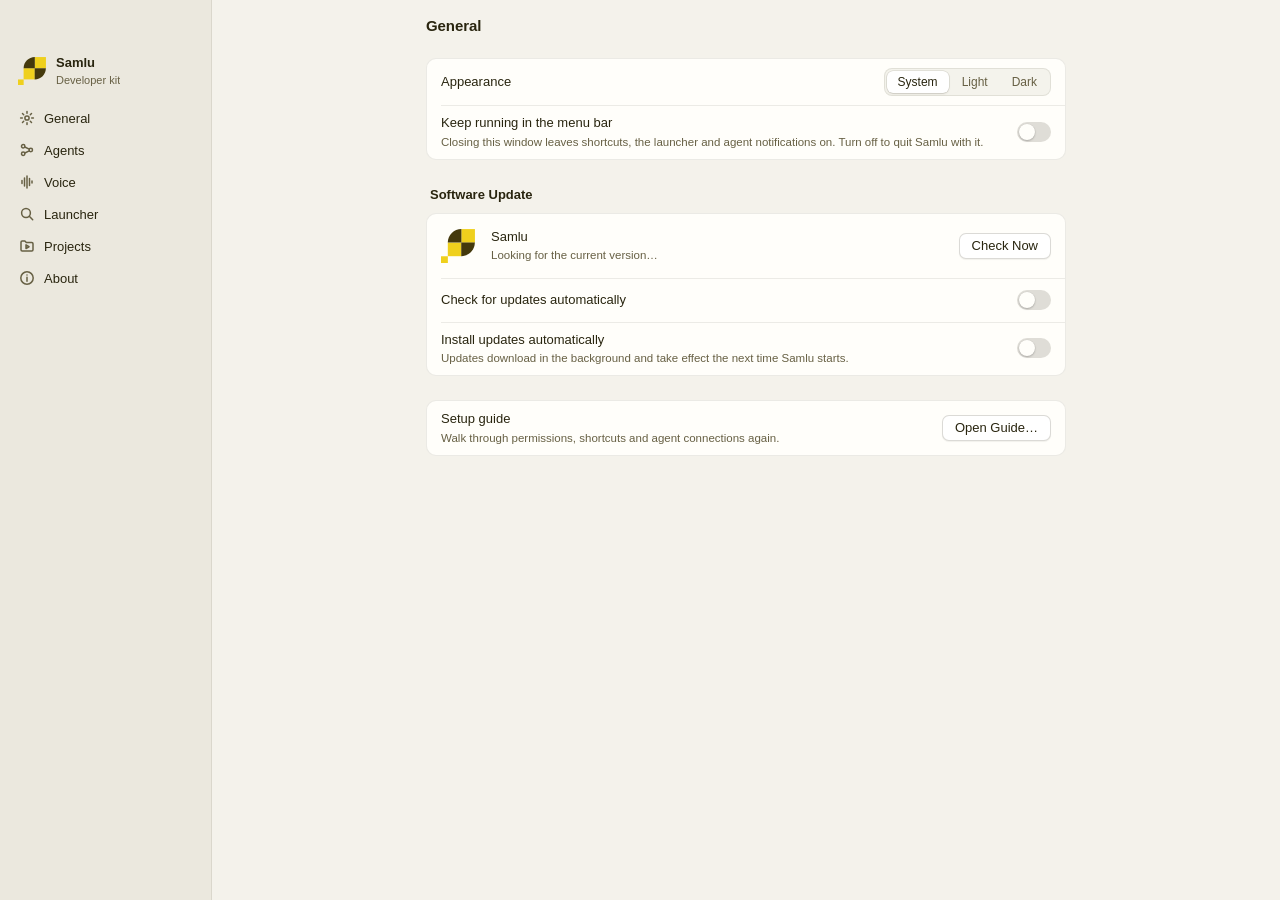
==== commit fc41d637: "settings: Projects pane for keys, actions, and tasks A new Projects pane binds Return, Command-Retur" ====
--- a/public/index.html
+++ b/public/index.html
@@ -43,6 +43,10 @@
             <svg viewBox="0 0 16 16" aria-hidden="true"><circle cx="7" cy="7" r="4.4"/><path d="m10.3 10.3 3.4 3.4"/></svg>
             <span>Launcher</span>
           </button>
+          <button class="nav-item" data-pane="projects" type="button">
+            <svg viewBox="0 0 16 16" aria-hidden="true"><path d="M2 4.2c0-.66.54-1.2 1.2-1.2h2.7l1.4 1.5h5.5c.66 0 1.2.54 1.2 1.2v6.1c0 .66-.54 1.2-1.2 1.2H3.2c-.66 0-1.2-.54-1.2-1.2z"/><path d="M7 6.9v3.7l3-1.85z"/></svg>
+            <span>Projects</span>
+          </button>
           <button class="nav-item" data-pane="about" type="button">
             <svg viewBox="0 0 16 16" aria-hidden="true"><circle cx="8" cy="8" r="6.2"/><path d="M8 7.2v4M8 4.9h.01"/></svg>
             <span>About</span>
@@ -175,6 +179,18 @@
                     <select id="agent-delivery" data-variant="segmented" aria-label="Show agent updates in">
                       <option value="island">Samlu Island</option>
                       <option value="system">Notification Center</option>
+                    </select>
+                  </span>
+                </div>
+                <div class="row" id="island-style-row">
+                  <span class="row-text">
+                    <span class="row-label">Island style</span>
+                    <span class="row-detail" id="island-style-detail">Grows out of the notch and settles with a little wobble.</span>
+                  </span>
+                  <span class="row-control">
+                    <select id="island-style" data-variant="segmented" aria-label="Island style">
+                      <option value="bloom">Bloom</option>
+                      <option value="buddy">Buddy</option>
                     </select>
                   </span>
                 </div>
@@ -552,7 +568,9 @@
                 <div class="row tool"><kbd>;</kbd><span class="row-label">Snippets</span><code>; deploy</code></div>
                 <div class="row tool"><kbd>@</kbd><span class="row-label">Clipboard history</span><code>@ token</code></div>
                 <div class="row tool"><kbd>&gt;</kbd><span class="row-label">Commands</span><code>&gt; color</code></div>
-                <div class="row tool"><kbd>⌘↩</kbd><span class="row-label">Show in Finder</span><code>apps, files, projects</code></div>
+                <div class="row tool"><kbd>?</kbd><span class="row-label">Describe a file</span><code>? pets clause in the lease</code></div>
+                <div class="row tool"><kbd>!</kbd><span class="row-label">Tasks</span><code>! dev server</code></div>
+                <div class="row tool"><kbd>⇥</kbd><span class="row-label">Project actions</span><code>Tab on a project</code></div>
               </div>
             </section>
 
@@ -573,24 +591,48 @@
               </div>
             </section>
 
-            <section class="group" aria-labelledby="launcher-projects-title">
-              <div class="group-head">
-                <h2 id="launcher-projects-title">Projects</h2>
-                <span class="pill" id="project-count">Checking</span>
-              </div>
-              <div class="group-box">
-                <div class="list-label">Indexed folders</div>
-                <div id="project-root-list"></div>
-                <div class="list-label">Excluded folders</div>
-                <div id="project-exclusion-list"></div>
-                <div class="row actions">
-                  <button class="button" id="add-project-root" type="button">Add Folder…</button>
-                  <button class="button" id="add-project-exclusion" type="button">Exclude Folder…</button>
-                  <span class="spacer"></span>
-                  <button class="button" id="reindex-projects" type="button">Reindex</button>
-                </div>
-              </div>
-              <p class="group-note">Folders are searched for Git repositories two levels deep. Reindex after adding projects.</p>
+            <section class="group" aria-labelledby="deep-find-title">
+              <div class="group-head">
+                <h2 id="deep-find-title">Descriptive Find</h2>
+                <span class="pill" id="deep-find-pill">Off</span>
+              </div>
+              <div class="group-box">
+                <label class="row">
+                  <span class="row-text">
+                    <span class="row-label">Search inside files</span>
+                    <span class="row-detail">Type ? and describe what you’re looking for, like “the clause about pets in the lease”. Strong matches also appear in ordinary searches.</span>
+                  </span>
+                  <input id="deep-find-enabled" class="switch" type="checkbox" role="switch" />
+                </label>
+                <div id="deep-find-details" hidden>
+                  <div id="deep-find-model"></div>
+                  <label class="row">
+                    <span class="row-text">
+                      <span class="row-label">Include source code</span>
+                      <span class="row-detail">Read code in projects too. Off keeps the index to your documents.</span>
+                    </span>
+                    <input id="deep-find-code" class="switch" type="checkbox" role="switch" />
+                  </label>
+                  <div class="list-label">Searched folders</div>
+                  <div id="deep-find-root-list"></div>
+                  <div class="list-label">Excluded folders</div>
+                  <div id="deep-find-exclusion-list"></div>
+                  <div class="row actions">
+                    <button class="button" id="deep-find-add-root" type="button">Add Folder…</button>
+                    <button class="button" id="deep-find-add-exclusion" type="button">Exclude Folder…</button>
+                    <span class="spacer"></span>
+                    <button class="button" id="deep-find-rebuild" type="button">Rebuild Index</button>
+                  </div>
+                  <div class="row">
+                    <span class="row-text">
+                      <span class="row-label">Index and model</span>
+                      <span class="row-detail" id="deep-find-usage">Stored on this computer only.</span>
+                    </span>
+                    <span class="row-control"><button class="button danger" id="deep-find-remove" type="button">Remove…</button></span>
+                  </div>
+                </div>
+              </div>
+              <p class="group-note">Reads text, Markdown, Word, OpenDocument, RTF, HTML and PDF files in the folders you choose, and keeps up as they change. Nothing leaves this computer. Keys, password files and hidden folders are never read. Search modeled on DigUp.</p>
             </section>
 
             <section class="group" aria-labelledby="launcher-snippets-title">
@@ -614,6 +656,202 @@
                 </form>
               </div>
               <p class="group-note">Type ; and a keyword in the launcher, then Return to copy the snippet.</p>
+            </section>
+          </section>
+
+          <!-- ======================================================= Projects -->
+          <section class="pane" id="pane-projects" data-title="Projects" aria-labelledby="pane-title" hidden>
+            <section class="group" aria-labelledby="projects-keys-title">
+              <div class="group-head">
+                <h2 id="projects-keys-title">Keys</h2>
+                <span class="saved" id="projects-saved" aria-live="polite"></span>
+              </div>
+              <div class="group-box">
+                <div class="row">
+                  <span class="row-text"><span class="row-label">Return <span class="keys" aria-hidden="true"><kbd>↩</kbd></span></span></span>
+                  <span class="row-control">
+                    <select data-chord="enter" aria-label="Return"><option value="">Show Actions</option></select>
+                  </span>
+                </div>
+                <div class="row">
+                  <span class="row-text"><span class="row-label">Command-Return <span class="keys" aria-hidden="true"><kbd>⌘</kbd><kbd>↩</kbd></span></span></span>
+                  <span class="row-control">
+                    <select data-chord="cmd+enter" aria-label="Command-Return"><option value="">Show Actions</option></select>
+                  </span>
+                </div>
+                <div class="row">
+                  <span class="row-text"><span class="row-label">Option-Return <span class="keys" aria-hidden="true"><kbd>⌥</kbd><kbd>↩</kbd></span></span></span>
+                  <span class="row-control">
+                    <select data-chord="alt+enter" aria-label="Option-Return"><option value="">Show Actions</option></select>
+                  </span>
+                </div>
+                <div class="row">
+                  <span class="row-text"><span class="row-label">Control-Return <span class="keys" aria-hidden="true"><kbd>⌃</kbd><kbd>↩</kbd></span></span></span>
+                  <span class="row-control">
+                    <select data-chord="ctrl+enter" aria-label="Control-Return"><option value="">Show Actions</option></select>
+                  </span>
+                </div>
+                <div class="row">
+                  <span class="row-text"><span class="row-label">Shift-Return <span class="keys" aria-hidden="true"><kbd>⇧</kbd><kbd>↩</kbd></span></span></span>
+                  <span class="row-control">
+                    <select data-chord="shift+enter" aria-label="Shift-Return"><option value="">Show Actions</option></select>
+                  </span>
+                </div>
+              </div>
+              <p class="group-note">Tab on a project shows every action and the project’s scripts.</p>
+            </section>
+
+            <section class="group" aria-labelledby="projects-actions-title">
+              <div class="group-head">
+                <h2 id="projects-actions-title">Actions</h2>
+                <span class="group-tools">
+                  <span class="saved" id="project-actions-saved" aria-live="polite"></span>
+                  <button class="text-button" id="restore-project-actions" type="button">Restore Defaults…</button>
+                  <select id="add-project-action" data-placeholder="Add Action…" aria-label="Add an action">
+                    <option value="" hidden>Add Action…</option>
+                    <optgroup label="Apps" id="add-action-apps"></optgroup>
+                    <optgroup label="Agents and tools" id="add-action-tools"></optgroup>
+                    <optgroup label="Project" id="add-action-project"></optgroup>
+                    <optgroup label="Custom">
+                      <option value="new:open">Open with an App…</option>
+                      <option value="new:terminal">Command in a Terminal…</option>
+                      <option value="new:task">Background Task…</option>
+                      <option value="new:script">Project Script…</option>
+                      <option value="new:url">Link…</option>
+                    </optgroup>
+                  </select>
+                </span>
+              </div>
+              <div class="group-box snippets action-box">
+                <div class="action-column">
+                  <div class="action-list" id="project-action-list">
+                    <div class="row empty-row">Looking for installed apps and tools…</div>
+                  </div>
+                  <div class="list-tools">
+                    <button class="text-button" id="move-project-action-up" type="button" disabled>Move Up</button>
+                    <button class="text-button" id="move-project-action-down" type="button" disabled>Move Down</button>
+                  </div>
+                </div>
+                <div class="snippet-empty" id="project-action-empty">Select an action to edit it, or add one.</div>
+                <form class="snippet-editor action-editor" id="project-action-form" hidden>
+                  <input id="project-action-id" type="hidden" />
+                  <label class="stacked"><span>Title</span><input id="project-action-title" class="field" required type="text" spellcheck="false" autocomplete="off" /></label>
+                  <div class="stacked">
+                    <span>Kind</span>
+                    <select id="project-action-kind" aria-label="Kind">
+                      <option value="open">Open in App</option>
+                      <option value="reveal">Show in Finder</option>
+                      <option value="copy_path">Copy Path</option>
+                      <option value="url">Link</option>
+                      <option value="terminal">Terminal Command</option>
+                      <option value="task">Background Task</option>
+                      <option value="script">Project Script</option>
+                    </select>
+                  </div>
+                  <div class="stacked" data-kind="open">
+                    <span>App</span>
+                    <select id="project-action-app" aria-label="App"></select>
+                  </div>
+                  <label class="stacked" data-kind="url"><span>Link</span><input id="project-action-url" class="field mono" type="text" inputmode="url" spellcheck="false" autocomplete="off" placeholder="http://localhost:3000" /></label>
+                  <label class="stacked" data-kind="terminal"><span>Command</span><input id="project-action-command" class="field mono" type="text" spellcheck="false" autocomplete="off" placeholder="ctun start" /></label>
+                  <div class="stacked" data-kind="terminal">
+                    <span>Terminal</span>
+                    <select id="project-action-terminal" aria-label="Terminal"></select>
+                  </div>
+                  <label class="stacked" data-kind="terminal"><span>Folder</span><input id="project-action-cwd" class="field" type="text" spellcheck="false" autocomplete="off" placeholder="Project folder" /></label>
+                  <div class="stacked" data-kind="task">
+                    <span>Steps</span>
+                    <div class="steps" id="project-action-steps"></div>
+                    <button class="text-button" id="add-project-step" type="button">Add Step</button>
+                  </div>
+                  <label class="editor-switch" data-kind="task">
+                    <span>Keep going when a step fails</span>
+                    <input id="project-action-continue" class="switch" type="checkbox" role="switch" />
+                  </label>
+                  <label class="stacked" data-kind="script"><span>Scripts</span><input id="project-action-scripts" class="field mono" type="text" spellcheck="false" autocomplete="off" placeholder="dev, start, run" /></label>
+                  <div class="stacked" data-kind="script">
+                    <span>Run in</span>
+                    <select id="project-action-mode" data-variant="segmented" aria-label="Run in">
+                      <option value="terminal">Terminal</option>
+                      <option value="task">Background</option>
+                    </select>
+                  </div>
+                  <p class="kind-note" data-kind="script">The first of these the project has runs, from its own folder before any subfolder.</p>
+                  <p class="kind-note" data-kind="reveal">Selects the project folder in a Finder window.</p>
+                  <p class="kind-note" data-kind="copy_path">Copies the project’s path, ready to paste.</p>
+                  <div class="editor-actions">
+                    <button class="button danger" id="delete-project-action" type="button">Delete…</button>
+                    <span class="spacer"></span>
+                    <button class="button primary" type="submit">Save Action</button>
+                  </div>
+                </form>
+              </div>
+              <p class="group-note">{path} and {name} stand for the project. Commands start in the project folder.</p>
+            </section>
+
+            <section class="group" aria-labelledby="projects-running-title">
+              <div class="group-head">
+                <h2 id="projects-running-title">Running</h2>
+                <span class="saved" id="project-running-saved" aria-live="polite"></span>
+              </div>
+              <div class="group-box">
+                <div class="row">
+                  <span class="row-text">
+                    <span class="row-label">Terminal for commands</span>
+                    <span class="row-detail">Agent CLIs and commands open here unless an action names its own.</span>
+                  </span>
+                  <span class="row-control">
+                    <select id="project-terminal" aria-label="Terminal for commands"><option value="">Default</option></select>
+                  </span>
+                </div>
+                <div class="row">
+                  <span class="row-text">
+                    <span class="row-label">Scripts run in</span>
+                    <span class="row-detail">For Return on a script in the action panel. ⌘↩ uses the other.</span>
+                  </span>
+                  <span class="row-control">
+                    <select id="project-script-mode" data-variant="segmented" aria-label="Scripts run in">
+                      <option value="terminal">Terminal</option>
+                      <option value="task">Background</option>
+                    </select>
+                  </span>
+                </div>
+                <label class="row">
+                  <span class="row-text">
+                    <span class="row-label">Notify when a task finishes</span>
+                    <span class="row-detail">Background tasks that succeed or fail.</span>
+                  </span>
+                  <input id="project-notify-finished" class="switch" type="checkbox" role="switch" />
+                </label>
+                <label class="row">
+                  <span class="row-text">
+                    <span class="row-label">Notify when a task shares a link</span>
+                    <span class="row-detail">Like a tunnel URL. Local addresses are skipped.</span>
+                  </span>
+                  <input id="project-notify-url" class="switch" type="checkbox" role="switch" />
+                </label>
+              </div>
+              <p class="group-note" id="project-found-note">Looking for agent CLIs and terminals…</p>
+            </section>
+
+            <section class="group" aria-labelledby="launcher-projects-title">
+              <div class="group-head">
+                <h2 id="launcher-projects-title">Folders</h2>
+                <span class="pill" id="project-count">Checking</span>
+              </div>
+              <div class="group-box">
+                <div class="list-label">Indexed folders</div>
+                <div id="project-root-list"></div>
+                <div class="list-label">Excluded folders</div>
+                <div id="project-exclusion-list"></div>
+                <div class="row actions">
+                  <button class="button" id="add-project-root" type="button">Add Folder…</button>
+                  <button class="button" id="add-project-exclusion" type="button">Exclude Folder…</button>
+                  <span class="spacer"></span>
+                  <button class="button" id="reindex-projects" type="button">Reindex</button>
+                </div>
+              </div>
+              <p class="group-note">Folders are searched for Git repositories two levels deep. Reindex after adding projects.</p>
             </section>
           </section>
 
--- a/public/settings.css
+++ b/public/settings.css
@@ -509,8 +509,12 @@
   transition: opacity 120ms ease;
 }
 
-.text-button:active {
+.text-button:active:not(:disabled) {
   opacity: 0.6;
+}
+
+.text-button:disabled {
+  opacity: 0.4;
 }
 
 .field {
@@ -567,6 +571,11 @@
 
 .field.search::-webkit-search-cancel-button {
   -webkit-appearance: none;
+}
+
+/* Commands, links and script names: read character by character. */
+.field.mono {
+  font: 0.75rem var(--samlu-mono);
 }
 
 .number-field {
@@ -1227,6 +1236,162 @@
 .editor-actions {
   display: flex;
   gap: 8px;
+}
+
+/* --------------------------------------------------------------- projects */
+
+.group-tools {
+  display: flex;
+  align-items: center;
+  gap: 12px;
+}
+
+.action-box {
+  min-height: 260px;
+}
+
+.action-column {
+  min-width: 0;
+  display: flex;
+  flex-direction: column;
+  border-right: 1px solid var(--row-line);
+}
+
+/* A long list scrolls on its own, so the editor beside it stays put. */
+.action-list {
+  max-height: 352px;
+  padding: 6px;
+  overflow-y: auto;
+}
+
+.action-list .empty-row {
+  min-height: 0;
+  padding: 10px 9px;
+  font-size: 0.75rem;
+}
+
+.action-item {
+  width: 100%;
+  min-height: 42px;
+  padding: 7px 9px;
+  display: grid;
+  grid-template-columns: 16px minmax(0, 1fr) auto;
+  align-items: center;
+  column-gap: 9px;
+  border: 0;
+  border-radius: 7px;
+  background: transparent;
+  text-align: left;
+  cursor: default;
+}
+
+.action-item[aria-current="true"] {
+  background: var(--nav-selected);
+}
+
+.action-glyph svg {
+  display: block;
+  width: 16px;
+  height: 16px;
+  fill: none;
+  stroke: var(--ink-secondary);
+  stroke-width: 1.4;
+  stroke-linecap: round;
+  stroke-linejoin: round;
+}
+
+.action-item[aria-current="true"] .action-glyph svg {
+  stroke: var(--brand-ink);
+}
+
+.action-text {
+  min-width: 0;
+  display: grid;
+  gap: 2px;
+}
+
+.action-text strong {
+  overflow: hidden;
+  font-size: 0.78125rem;
+  font-weight: 500;
+  text-overflow: ellipsis;
+  white-space: nowrap;
+}
+
+.action-text span {
+  overflow: hidden;
+  color: var(--ink-secondary);
+  font: 0.6875rem var(--samlu-mono);
+  text-overflow: ellipsis;
+  white-space: nowrap;
+}
+
+.list-tools {
+  margin-top: auto;
+  padding: 6px 15px 8px;
+  display: flex;
+  gap: 14px;
+  border-top: 1px solid var(--row-line);
+}
+
+/* Pop-ups in the editor sit at the start of their column, sized like the
+ * others there rather than stretched to the fields' width. */
+.action-editor .samlu-select {
+  justify-self: start;
+  min-width: 180px;
+}
+
+.action-editor .samlu-segmented,
+.action-editor .stacked > .text-button {
+  justify-self: start;
+}
+
+.kind-note {
+  color: var(--ink-secondary);
+  font-size: 0.75rem;
+  line-height: 1.45;
+}
+
+.steps {
+  display: grid;
+  gap: 10px;
+}
+
+/* Title and folder side by side, the command beneath them at full width. */
+.step {
+  display: grid;
+  grid-template-columns: 18px minmax(0, 1.2fr) minmax(0, 1fr) auto;
+  align-items: center;
+  gap: 6px 8px;
+}
+
+.step-number {
+  width: 18px;
+  height: 18px;
+  display: grid;
+  place-items: center;
+  border-radius: 50%;
+  background: var(--surface-muted);
+  color: var(--ink-secondary);
+  font-size: 0.6875rem;
+  font-weight: 600;
+  font-variant-numeric: tabular-nums;
+}
+
+.step [data-field="command"] {
+  grid-column: 2 / -1;
+}
+
+.step .text-button {
+  grid-row: 1;
+  grid-column: 4;
+}
+
+.editor-switch {
+  display: flex;
+  align-items: center;
+  justify-content: space-between;
+  gap: 12px;
 }
 
 /* ------------------------------------------------------------------ about */
@@ -1356,11 +1521,12 @@
   }
 
   .snippet-item:not([aria-current="true"]):hover,
+  .action-item:not([aria-current="true"]):hover,
   .link:hover {
     background: var(--surface-muted);
   }
 
-  .text-button:hover {
+  .text-button:not(:disabled):hover {
     text-decoration: underline;
     text-underline-offset: 2px;
   }
@@ -1379,9 +1545,14 @@
     grid-template-columns: 1fr;
   }
 
-  .snippet-list {
+  .snippet-list,
+  .action-column {
     border-right: 0;
     border-bottom: 1px solid var(--row-line);
+  }
+
+  .action-list {
+    max-height: 240px;
   }
 }
 
